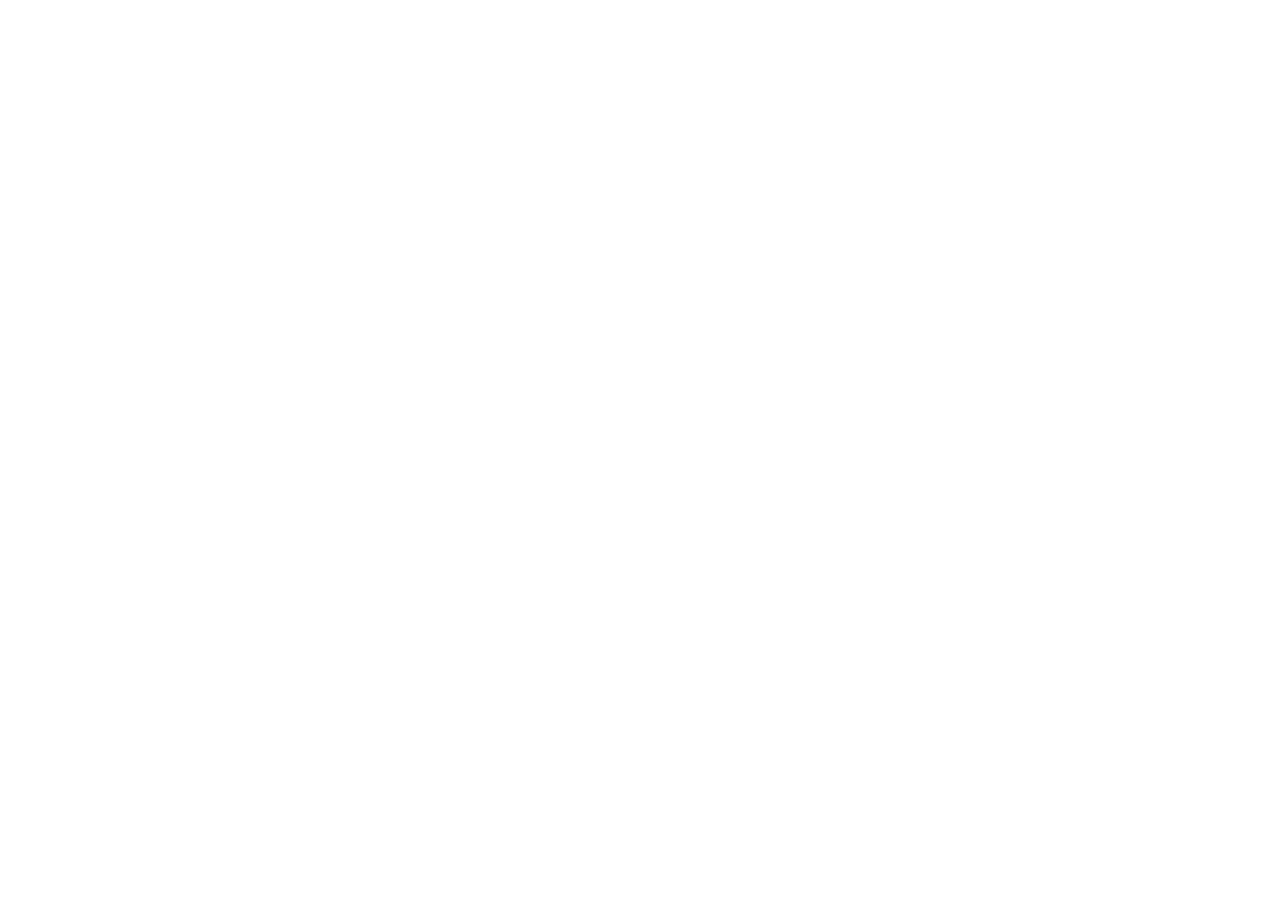
==== index.html @ 04f77abd "init project" ====
<!DOCTYPE html>
<html lang="en">
<head>
    <meta charset="UTF-8">
    <meta http-equiv="X-UA-Compatible" content="IE=edge">
    <meta name="viewport" content="width=device-width, initial-scale=1.0">
    <title>Document</title>
</head>
<body>
    
</body>
</html>
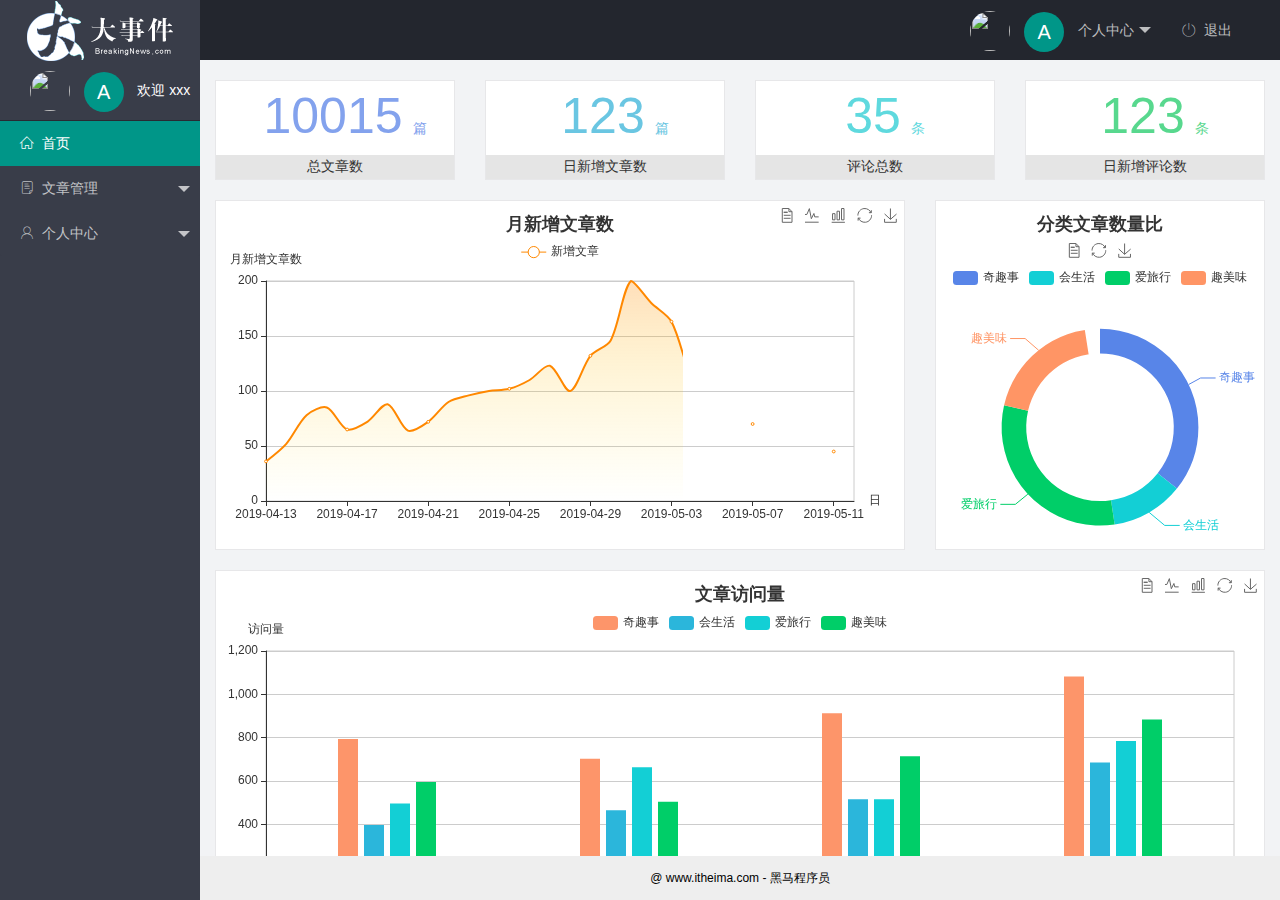
==== commit 224c765d: "完成了index页面" ====
--- a/index.html
+++ b/index.html
@@ -5,8 +5,84 @@
     <meta http-equiv="X-UA-Compatible" content="IE=edge">
     <meta name="viewport" content="width=device-width, initial-scale=1.0">
     <title>Document</title>
+    <link rel="stylesheet" href="/assets/fonts/iconfont.css"/>
+    <link rel="stylesheet" href="/assets/lib/layui/css/layui.css"/>
+    <link rel="stylesheet" href="/assets/css/index.css"/>
+
 </head>
 <body>
-    
+    <div class="layui-layout layui-layout-admin">
+        <div class="layui-header">
+          <div class="layui-logo layui-hide-xs layui-bg-black">
+              <img src="/assets/images/logo.png" alt=""/>
+          </div>
+         <ul class="layui-nav layui-layout-right">
+            <li class="layui-nav-item layui-hide layui-show-md-inline-block">
+              <a href="javascript:;">
+                <img src="//tva1.sinaimg.cn/crop.0.0.118.118.180/5db11ff4gw1e77d3nqrv8j203b03cweg.jpg" class="layui-nav-img">
+                <span class="text_avatar">A</span>
+                个人中心
+              </a>
+              <dl class="layui-nav-child">
+                <dd><a href="">基本资料</a></dd>
+                <dd><a href="">更换头像</a></dd>
+                <dd><a href="">密码设置</a></dd>
+              </dl>
+            </li>
+            <li class="layui-nav-item" lay-header-event="menuRight" lay-unselect>
+              <a href="javascript:;" id="tuichu">
+                <i class="layui-icon"><span class="iconfont icon-tuichu"></span>退出</i>
+              </a>
+            </li>
+          </ul>
+        </div>
+        
+        <div class="layui-side layui-bg-black">
+          <div class="layui-side-scroll">
+            <div class="userinfo">
+               <img src="//tva1.sinaimg.cn/crop.0.0.118.118.180/5db11ff4gw1e77d3nqrv8j203b03cweg.jpg" class="layui-nav-img">
+               <span class="text_avatar">A</span>
+               <span class="welcome">欢迎 xxx</span>
+            </div>
+            <!-- 左侧导航区域（可配合layui已有的垂直导航） -->
+            <ul class="layui-nav layui-nav-tree" lay-shrink="all">
+              <li class="layui-nav-item  layui-this"><a href="/home/dashboard.html" target="fm"><span class="iconfont icon-home"></span>首页</a></li>
+              <li class="layui-nav-item">
+                <a class="" href="javascript:;"><span class="iconfont icon-16"></span>文章管理</a>
+                <dl class="layui-nav-child">
+                  <dd><a href="javascript:;"><i class="layui-icon layui-icon-cols"></i>文章类别</a></dd>
+                  <dd><a href="javascript:;"><i class="layui-icon layui-icon-cols"></i>文章列表</a></dd>
+                  <dd><a href="javascript:;"><i class="layui-icon layui-icon-cols"></i>发布文章</a></dd>
+
+                </dl>
+              </li>
+              <li class="layui-nav-item">
+                <a href="javascript:;"><span class="iconfont icon-user"></span>个人中心</a>
+                <dl class="layui-nav-child">
+                  <dd><a href="javascript:;"><i class="layui-icon layui-icon-cols"></i>基本资料</a></dd>
+                  <dd><a href="javascript:;"><i class="layui-icon layui-icon-cols"></i>更换头像</a></dd>
+                  <dd><a href="javascript:;"><i class="layui-icon layui-icon-cols"></i>密码设置</a></dd>
+
+                </dl>
+              </li>
+            </ul>
+          </div>
+        </div>
+        
+        <div class="layui-body">
+          <!-- 内容主体区域 -->
+          <iframe name="fm"  src="/home/dashboard.html" frameborder="0" class="iframe"></iframe>
+        </div>
+        
+        <div class="layui-footer">
+          <!-- 底部固定区域 -->
+        @ www.itheima.com - 黑马程序员
+        </div>
+      </div>
+
+      <script src="/assets/lib/layui/layui.all.js"></script>
+      <script src="/assets/lib/jquery.js"></script>
+      <script src="/assets/js/baseAPI.js"></script>
+      <script src="/assets/js/index.js"></script>
 </body>
 </html>--- a/assets/fonts/iconfont.css
+++ b/assets/fonts/iconfont.css
@@ -0,0 +1,37 @@
+@font-face {font-family: "iconfont";
+  src: url('iconfont.eot?t=1576139966484'); /* IE9 */
+  src: url('iconfont.eot?t=1576139966484#iefix') format('embedded-opentype'), /* IE6-IE8 */
+  url('[data-uri]') format('woff2'),
+  url('iconfont.woff?t=1576139966484') format('woff'),
+  url('iconfont.ttf?t=1576139966484') format('truetype'), /* chrome, firefox, opera, Safari, Android, iOS 4.2+ */
+  url('iconfont.svg?t=1576139966484#iconfont') format('svg'); /* iOS 4.1- */
+}
+
+.iconfont {
+  font-family: "iconfont" !important;
+  font-size: 16px;
+  font-style: normal;
+  -webkit-font-smoothing: antialiased;
+  -moz-osx-font-smoothing: grayscale;
+}
+
+.icon-home:before {
+  content: "\e6a9";
+}
+
+.icon-user:before {
+  content: "\e614";
+}
+
+.icon-pinglun:before {
+  content: "\e616";
+}
+
+.icon-tuichu:before {
+  content: "\e865";
+}
+
+.icon-16:before {
+  content: "\e615";
+}
+
--- a/assets/lib/layui/css/layui.css
+++ b/assets/lib/layui/css/layui.css
@@ -0,0 +1,2 @@
+/** layui-v2.5.5 MIT License By https://www.layui.com */
+ .layui-inline,img{display:inline-block;vertical-align:middle}h1,h2,h3,h4,h5,h6{font-weight:400}.layui-edge,.layui-header,.layui-inline,.layui-main{position:relative}.layui-body,.layui-edge,.layui-elip{overflow:hidden}.layui-btn,.layui-edge,.layui-inline,img{vertical-align:middle}.layui-btn,.layui-disabled,.layui-icon,.layui-unselect{-moz-user-select:none;-webkit-user-select:none;-ms-user-select:none}.layui-elip,.layui-form-checkbox span,.layui-form-pane .layui-form-label{text-overflow:ellipsis;white-space:nowrap}.layui-breadcrumb,.layui-tree-btnGroup{visibility:hidden}blockquote,body,button,dd,div,dl,dt,form,h1,h2,h3,h4,h5,h6,input,li,ol,p,pre,td,textarea,th,ul{margin:0;padding:0;-webkit-tap-highlight-color:rgba(0,0,0,0)}a:active,a:hover{outline:0}img{border:none}li{list-style:none}table{border-collapse:collapse;border-spacing:0}h4,h5,h6{font-size:100%}button,input,optgroup,option,select,textarea{font-family:inherit;font-size:inherit;font-style:inherit;font-weight:inherit;outline:0}pre{white-space:pre-wrap;white-space:-moz-pre-wrap;white-space:-pre-wrap;white-space:-o-pre-wrap;word-wrap:break-word}body{line-height:24px;font:14px Helvetica Neue,Helvetica,PingFang SC,Tahoma,Arial,sans-serif}hr{height:1px;margin:10px 0;border:0;clear:both}a{color:#333;text-decoration:none}a:hover{color:#777}a cite{font-style:normal;*cursor:pointer}.layui-border-box,.layui-border-box *{box-sizing:border-box}.layui-box,.layui-box *{box-sizing:content-box}.layui-clear{clear:both;*zoom:1}.layui-clear:after{content:'\20';clear:both;*zoom:1;display:block;height:0}.layui-inline{*display:inline;*zoom:1}.layui-edge{display:inline-block;width:0;height:0;border-width:6px;border-style:dashed;border-color:transparent}.layui-edge-top{top:-4px;border-bottom-color:#999;border-bottom-style:solid}.layui-edge-right{border-left-color:#999;border-left-style:solid}.layui-edge-bottom{top:2px;border-top-color:#999;border-top-style:solid}.layui-edge-left{border-right-color:#999;border-right-style:solid}.layui-disabled,.layui-disabled:hover{color:#d2d2d2!important;cursor:not-allowed!important}.layui-circle{border-radius:100%}.layui-show{display:block!important}.layui-hide{display:none!important}@font-face{font-family:layui-icon;src:url(../font/iconfont.eot?v=250);src:url(../font/iconfont.eot?v=250#iefix) format('embedded-opentype'),url(../font/iconfont.woff2?v=250) format('woff2'),url(../font/iconfont.woff?v=250) format('woff'),url(../font/iconfont.ttf?v=250) format('truetype'),url(../font/iconfont.svg?v=250#layui-icon) format('svg')}.layui-icon{font-family:layui-icon!important;font-size:16px;font-style:normal;-webkit-font-smoothing:antialiased;-moz-osx-font-smoothing:grayscale}.layui-icon-reply-fill:before{content:"\e611"}.layui-icon-set-fill:before{content:"\e614"}.layui-icon-menu-fill:before{content:"\e60f"}.layui-icon-search:before{content:"\e615"}.layui-icon-share:before{content:"\e641"}.layui-icon-set-sm:before{content:"\e620"}.layui-icon-engine:before{content:"\e628"}.layui-icon-close:before{content:"\1006"}.layui-icon-close-fill:before{content:"\1007"}.layui-icon-chart-screen:before{content:"\e629"}.layui-icon-star:before{content:"\e600"}.layui-icon-circle-dot:before{content:"\e617"}.layui-icon-chat:before{content:"\e606"}.layui-icon-release:before{content:"\e609"}.layui-icon-list:before{content:"\e60a"}.layui-icon-chart:before{content:"\e62c"}.layui-icon-ok-circle:before{content:"\1005"}.layui-icon-layim-theme:before{content:"\e61b"}.layui-icon-table:before{content:"\e62d"}.layui-icon-right:before{content:"\e602"}.layui-icon-left:before{content:"\e603"}.layui-icon-cart-simple:before{content:"\e698"}.layui-icon-face-cry:before{content:"\e69c"}.layui-icon-face-smile:before{content:"\e6af"}.layui-icon-survey:before{content:"\e6b2"}.layui-icon-tree:before{content:"\e62e"}.layui-icon-upload-circle:before{content:"\e62f"}.layui-icon-add-circle:before{content:"\e61f"}.layui-icon-download-circle:before{content:"\e601"}.layui-icon-templeate-1:before{content:"\e630"}.layui-icon-util:before{content:"\e631"}.layui-icon-face-surprised:before{content:"\e664"}.layui-icon-edit:before{content:"\e642"}.layui-icon-speaker:before{content:"\e645"}.layui-icon-down:before{content:"\e61a"}.layui-icon-file:before{content:"\e621"}.layui-icon-layouts:before{content:"\e632"}.layui-icon-rate-half:before{content:"\e6c9"}.layui-icon-add-circle-fine:before{content:"\e608"}.layui-icon-prev-circle:before{content:"\e633"}.layui-icon-read:before{content:"\e705"}.layui-icon-404:before{content:"\e61c"}.layui-icon-carousel:before{content:"\e634"}.layui-icon-help:before{content:"\e607"}.layui-icon-code-circle:before{content:"\e635"}.layui-icon-water:before{content:"\e636"}.layui-icon-username:before{content:"\e66f"}.layui-icon-find-fill:before{content:"\e670"}.layui-icon-about:before{content:"\e60b"}.layui-icon-location:before{content:"\e715"}.layui-icon-up:before{content:"\e619"}.layui-icon-pause:before{content:"\e651"}.layui-icon-date:before{content:"\e637"}.layui-icon-layim-uploadfile:before{content:"\e61d"}.layui-icon-delete:before{content:"\e640"}.layui-icon-play:before{content:"\e652"}.layui-icon-top:before{content:"\e604"}.layui-icon-friends:before{content:"\e612"}.layui-icon-refresh-3:before{content:"\e9aa"}.layui-icon-ok:before{content:"\e605"}.layui-icon-layer:before{content:"\e638"}.layui-icon-face-smile-fine:before{content:"\e60c"}.layui-icon-dollar:before{content:"\e659"}.layui-icon-group:before{content:"\e613"}.layui-icon-layim-download:before{content:"\e61e"}.layui-icon-picture-fine:before{content:"\e60d"}.layui-icon-link:before{content:"\e64c"}.layui-icon-diamond:before{content:"\e735"}.layui-icon-log:before{content:"\e60e"}.layui-icon-rate-solid:before{content:"\e67a"}.layui-icon-fonts-del:before{content:"\e64f"}.layui-icon-unlink:before{content:"\e64d"}.layui-icon-fonts-clear:before{content:"\e639"}.layui-icon-triangle-r:before{content:"\e623"}.layui-icon-circle:before{content:"\e63f"}.layui-icon-radio:before{content:"\e643"}.layui-icon-align-center:before{content:"\e647"}.layui-icon-align-right:before{content:"\e648"}.layui-icon-align-left:before{content:"\e649"}.layui-icon-loading-1:before{content:"\e63e"}.layui-icon-return:before{content:"\e65c"}.layui-icon-fonts-strong:before{content:"\e62b"}.layui-icon-upload:before{content:"\e67c"}.layui-icon-dialogue:before{content:"\e63a"}.layui-icon-video:before{content:"\e6ed"}.layui-icon-headset:before{content:"\e6fc"}.layui-icon-cellphone-fine:before{content:"\e63b"}.layui-icon-add-1:before{content:"\e654"}.layui-icon-face-smile-b:before{content:"\e650"}.layui-icon-fonts-html:before{content:"\e64b"}.layui-icon-form:before{content:"\e63c"}.layui-icon-cart:before{content:"\e657"}.layui-icon-camera-fill:before{content:"\e65d"}.layui-icon-tabs:before{content:"\e62a"}.layui-icon-fonts-code:before{content:"\e64e"}.layui-icon-fire:before{content:"\e756"}.layui-icon-set:before{content:"\e716"}.layui-icon-fonts-u:before{content:"\e646"}.layui-icon-triangle-d:before{content:"\e625"}.layui-icon-tips:before{content:"\e702"}.layui-icon-picture:before{content:"\e64a"}.layui-icon-more-vertical:before{content:"\e671"}.layui-icon-flag:before{content:"\e66c"}.layui-icon-loading:before{content:"\e63d"}.layui-icon-fonts-i:before{content:"\e644"}.layui-icon-refresh-1:before{content:"\e666"}.layui-icon-rmb:before{content:"\e65e"}.layui-icon-home:before{content:"\e68e"}.layui-icon-user:before{content:"\e770"}.layui-icon-notice:before{content:"\e667"}.layui-icon-login-weibo:before{content:"\e675"}.layui-icon-voice:before{content:"\e688"}.layui-icon-upload-drag:before{content:"\e681"}.layui-icon-login-qq:before{content:"\e676"}.layui-icon-snowflake:before{content:"\e6b1"}.layui-icon-file-b:before{content:"\e655"}.layui-icon-template:before{content:"\e663"}.layui-icon-auz:before{content:"\e672"}.layui-icon-console:before{content:"\e665"}.layui-icon-app:before{content:"\e653"}.layui-icon-prev:before{content:"\e65a"}.layui-icon-website:before{content:"\e7ae"}.layui-icon-next:before{content:"\e65b"}.layui-icon-component:before{content:"\e857"}.layui-icon-more:before{content:"\e65f"}.layui-icon-login-wechat:before{content:"\e677"}.layui-icon-shrink-right:before{content:"\e668"}.layui-icon-spread-left:before{content:"\e66b"}.layui-icon-camera:before{content:"\e660"}.layui-icon-note:before{content:"\e66e"}.layui-icon-refresh:before{content:"\e669"}.layui-icon-female:before{content:"\e661"}.layui-icon-male:before{content:"\e662"}.layui-icon-password:before{content:"\e673"}.layui-icon-senior:before{content:"\e674"}.layui-icon-theme:before{content:"\e66a"}.layui-icon-tread:before{content:"\e6c5"}.layui-icon-praise:before{content:"\e6c6"}.layui-icon-star-fill:before{content:"\e658"}.layui-icon-rate:before{content:"\e67b"}.layui-icon-template-1:before{content:"\e656"}.layui-icon-vercode:before{content:"\e679"}.layui-icon-cellphone:before{content:"\e678"}.layui-icon-screen-full:before{content:"\e622"}.layui-icon-screen-restore:before{content:"\e758"}.layui-icon-cols:before{content:"\e610"}.layui-icon-export:before{content:"\e67d"}.layui-icon-print:before{content:"\e66d"}.layui-icon-slider:before{content:"\e714"}.layui-icon-addition:before{content:"\e624"}.layui-icon-subtraction:before{content:"\e67e"}.layui-icon-service:before{content:"\e626"}.layui-icon-transfer:before{content:"\e691"}.layui-main{width:1140px;margin:0 auto}.layui-header{z-index:1000;height:60px}.layui-header a:hover{transition:all .5s;-webkit-transition:all .5s}.layui-side{position:fixed;left:0;top:0;bottom:0;z-index:999;width:200px;overflow-x:hidden}.layui-side-scroll{position:relative;width:220px;height:100%;overflow-x:hidden}.layui-body{position:absolute;left:200px;right:0;top:0;bottom:0;z-index:998;width:auto;overflow-y:auto;box-sizing:border-box}.layui-layout-body{overflow:hidden}.layui-layout-admin .layui-header{background-color:#23262E}.layui-layout-admin .layui-side{top:60px;width:200px;overflow-x:hidden}.layui-layout-admin .layui-body{position:fixed;top:60px;bottom:44px}.layui-layout-admin .layui-main{width:auto;margin:0 15px}.layui-layout-admin .layui-footer{position:fixed;left:200px;right:0;bottom:0;height:44px;line-height:44px;padding:0 15px;background-color:#eee}.layui-layout-admin .layui-logo{position:absolute;left:0;top:0;width:200px;height:100%;line-height:60px;text-align:center;color:#009688;font-size:16px}.layui-layout-admin .layui-header .layui-nav{background:0 0}.layui-layout-left{position:absolute!important;left:200px;top:0}.layui-layout-right{position:absolute!important;right:0;top:0}.layui-container{position:relative;margin:0 auto;padding:0 15px;box-sizing:border-box}.layui-fluid{position:relative;margin:0 auto;padding:0 15px}.layui-row:after,.layui-row:before{content:'';display:block;clear:both}.layui-col-lg1,.layui-col-lg10,.layui-col-lg11,.layui-col-lg12,.layui-col-lg2,.layui-col-lg3,.layui-col-lg4,.layui-col-lg5,.layui-col-lg6,.layui-col-lg7,.layui-col-lg8,.layui-col-lg9,.layui-col-md1,.layui-col-md10,.layui-col-md11,.layui-col-md12,.layui-col-md2,.layui-col-md3,.layui-col-md4,.layui-col-md5,.layui-col-md6,.layui-col-md7,.layui-col-md8,.layui-col-md9,.layui-col-sm1,.layui-col-sm10,.layui-col-sm11,.layui-col-sm12,.layui-col-sm2,.layui-col-sm3,.layui-col-sm4,.layui-col-sm5,.layui-col-sm6,.layui-col-sm7,.layui-col-sm8,.layui-col-sm9,.layui-col-xs1,.layui-col-xs10,.layui-col-xs11,.layui-col-xs12,.layui-col-xs2,.layui-col-xs3,.layui-col-xs4,.layui-col-xs5,.layui-col-xs6,.layui-col-xs7,.layui-col-xs8,.layui-col-xs9{position:relative;display:block;box-sizing:border-box}.layui-col-xs1,.layui-col-xs10,.layui-col-xs11,.layui-col-xs12,.layui-col-xs2,.layui-col-xs3,.layui-col-xs4,.layui-col-xs5,.layui-col-xs6,.layui-col-xs7,.layui-col-xs8,.layui-col-xs9{float:left}.layui-col-xs1{width:8.33333333%}.layui-col-xs2{width:16.66666667%}.layui-col-xs3{width:25%}.layui-col-xs4{width:33.33333333%}.layui-col-xs5{width:41.66666667%}.layui-col-xs6{width:50%}.layui-col-xs7{width:58.33333333%}.layui-col-xs8{width:66.66666667%}.layui-col-xs9{width:75%}.layui-col-xs10{width:83.33333333%}.layui-col-xs11{width:91.66666667%}.layui-col-xs12{width:100%}.layui-col-xs-offset1{margin-left:8.33333333%}.layui-col-xs-offset2{margin-left:16.66666667%}.layui-col-xs-offset3{margin-left:25%}.layui-col-xs-offset4{margin-left:33.33333333%}.layui-col-xs-offset5{margin-left:41.66666667%}.layui-col-xs-offset6{margin-left:50%}.layui-col-xs-offset7{margin-left:58.33333333%}.layui-col-xs-offset8{margin-left:66.66666667%}.layui-col-xs-offset9{margin-left:75%}.layui-col-xs-offset10{margin-left:83.33333333%}.layui-col-xs-offset11{margin-left:91.66666667%}.layui-col-xs-offset12{margin-left:100%}@media screen and (max-width:768px){.layui-hide-xs{display:none!important}.layui-show-xs-block{display:block!important}.layui-show-xs-inline{display:inline!important}.layui-show-xs-inline-block{display:inline-block!important}}@media screen and (min-width:768px){.layui-container{width:750px}.layui-hide-sm{display:none!important}.layui-show-sm-block{display:block!important}.layui-show-sm-inline{display:inline!important}.layui-show-sm-inline-block{display:inline-block!important}.layui-col-sm1,.layui-col-sm10,.layui-col-sm11,.layui-col-sm12,.layui-col-sm2,.layui-col-sm3,.layui-col-sm4,.layui-col-sm5,.layui-col-sm6,.layui-col-sm7,.layui-col-sm8,.layui-col-sm9{float:left}.layui-col-sm1{width:8.33333333%}.layui-col-sm2{width:16.66666667%}.layui-col-sm3{width:25%}.layui-col-sm4{width:33.33333333%}.layui-col-sm5{width:41.66666667%}.layui-col-sm6{width:50%}.layui-col-sm7{width:58.33333333%}.layui-col-sm8{width:66.66666667%}.layui-col-sm9{width:75%}.layui-col-sm10{width:83.33333333%}.layui-col-sm11{width:91.66666667%}.layui-col-sm12{width:100%}.layui-col-sm-offset1{margin-left:8.33333333%}.layui-col-sm-offset2{margin-left:16.66666667%}.layui-col-sm-offset3{margin-left:25%}.layui-col-sm-offset4{margin-left:33.33333333%}.layui-col-sm-offset5{margin-left:41.66666667%}.layui-col-sm-offset6{margin-left:50%}.layui-col-sm-offset7{margin-left:58.33333333%}.layui-col-sm-offset8{margin-left:66.66666667%}.layui-col-sm-offset9{margin-left:75%}.layui-col-sm-offset10{margin-left:83.33333333%}.layui-col-sm-offset11{margin-left:91.66666667%}.layui-col-sm-offset12{margin-left:100%}}@media screen and (min-width:992px){.layui-container{width:970px}.layui-hide-md{display:none!important}.layui-show-md-block{display:block!important}.layui-show-md-inline{display:inline!important}.layui-show-md-inline-block{display:inline-block!important}.layui-col-md1,.layui-col-md10,.layui-col-md11,.layui-col-md12,.layui-col-md2,.layui-col-md3,.layui-col-md4,.layui-col-md5,.layui-col-md6,.layui-col-md7,.layui-col-md8,.layui-col-md9{float:left}.layui-col-md1{width:8.33333333%}.layui-col-md2{width:16.66666667%}.layui-col-md3{width:25%}.layui-col-md4{width:33.33333333%}.layui-col-md5{width:41.66666667%}.layui-col-md6{width:50%}.layui-col-md7{width:58.33333333%}.layui-col-md8{width:66.66666667%}.layui-col-md9{width:75%}.layui-col-md10{width:83.33333333%}.layui-col-md11{width:91.66666667%}.layui-col-md12{width:100%}.layui-col-md-offset1{margin-left:8.33333333%}.layui-col-md-offset2{margin-left:16.66666667%}.layui-col-md-offset3{margin-left:25%}.layui-col-md-offset4{margin-left:33.33333333%}.layui-col-md-offset5{margin-left:41.66666667%}.layui-col-md-offset6{margin-left:50%}.layui-col-md-offset7{margin-left:58.33333333%}.layui-col-md-offset8{margin-left:66.66666667%}.layui-col-md-offset9{margin-left:75%}.layui-col-md-offset10{margin-left:83.33333333%}.layui-col-md-offset11{margin-left:91.66666667%}.layui-col-md-offset12{margin-left:100%}}@media screen and (min-width:1200px){.layui-container{width:1170px}.layui-hide-lg{display:none!important}.layui-show-lg-block{display:block!important}.layui-show-lg-inline{display:inline!important}.layui-show-lg-inline-block{display:inline-block!important}.layui-col-lg1,.layui-col-lg10,.layui-col-lg11,.layui-col-lg12,.layui-col-lg2,.layui-col-lg3,.layui-col-lg4,.layui-col-lg5,.layui-col-lg6,.layui-col-lg7,.layui-col-lg8,.layui-col-lg9{float:left}.layui-col-lg1{width:8.33333333%}.layui-col-lg2{width:16.66666667%}.layui-col-lg3{width:25%}.layui-col-lg4{width:33.33333333%}.layui-col-lg5{width:41.66666667%}.layui-col-lg6{width:50%}.layui-col-lg7{width:58.33333333%}.layui-col-lg8{width:66.66666667%}.layui-col-lg9{width:75%}.layui-col-lg10{width:83.33333333%}.layui-col-lg11{width:91.66666667%}.layui-col-lg12{width:100%}.layui-col-lg-offset1{margin-left:8.33333333%}.layui-col-lg-offset2{margin-left:16.66666667%}.layui-col-lg-offset3{margin-left:25%}.layui-col-lg-offset4{margin-left:33.33333333%}.layui-col-lg-offset5{margin-left:41.66666667%}.layui-col-lg-offset6{margin-left:50%}.layui-col-lg-offset7{margin-left:58.33333333%}.layui-col-lg-offset8{margin-left:66.66666667%}.layui-col-lg-offset9{margin-left:75%}.layui-col-lg-offset10{margin-left:83.33333333%}.layui-col-lg-offset11{margin-left:91.66666667%}.layui-col-lg-offset12{margin-left:100%}}.layui-col-space1{margin:-.5px}.layui-col-space1>*{padding:.5px}.layui-col-space3{margin:-1.5px}.layui-col-space3>*{padding:1.5px}.layui-col-space5{margin:-2.5px}.layui-col-space5>*{padding:2.5px}.layui-col-space8{margin:-3.5px}.layui-col-space8>*{padding:3.5px}.layui-col-space10{margin:-5px}.layui-col-space10>*{padding:5px}.layui-col-space12{margin:-6px}.layui-col-space12>*{padding:6px}.layui-col-space15{margin:-7.5px}.layui-col-space15>*{padding:7.5px}.layui-col-space18{margin:-9px}.layui-col-space18>*{padding:9px}.layui-col-space20{margin:-10px}.layui-col-space20>*{padding:10px}.layui-col-space22{margin:-11px}.layui-col-space22>*{padding:11px}.layui-col-space25{margin:-12.5px}.layui-col-space25>*{padding:12.5px}.layui-col-space30{margin:-15px}.layui-col-space30>*{padding:15px}.layui-btn,.layui-input,.layui-select,.layui-textarea,.layui-upload-button{outline:0;-webkit-appearance:none;transition:all .3s;-webkit-transition:all .3s;box-sizing:border-box}.layui-elem-quote{margin-bottom:10px;padding:15px;line-height:22px;border-left:5px solid #009688;border-radius:0 2px 2px 0;background-color:#f2f2f2}.layui-quote-nm{border-style:solid;border-width:1px 1px 1px 5px;background:0 0}.layui-elem-field{margin-bottom:10px;padding:0;border-width:1px;border-style:solid}.layui-elem-field legend{margin-left:20px;padding:0 10px;font-size:20px;font-weight:300}.layui-field-title{margin:10px 0 20px;border-width:1px 0 0}.layui-field-box{padding:10px 15px}.layui-field-title .layui-field-box{padding:10px 0}.layui-progress{position:relative;height:6px;border-radius:20px;background-color:#e2e2e2}.layui-progress-bar{position:absolute;left:0;top:0;width:0;max-width:100%;height:6px;border-radius:20px;text-align:right;background-color:#5FB878;transition:all .3s;-webkit-transition:all .3s}.layui-progress-big,.layui-progress-big .layui-progress-bar{height:18px;line-height:18px}.layui-progress-text{position:relative;top:-20px;line-height:18px;font-size:12px;color:#666}.layui-progress-big .layui-progress-text{position:static;padding:0 10px;color:#fff}.layui-collapse{border-width:1px;border-style:solid;border-radius:2px}.layui-colla-content,.layui-colla-item{border-top-width:1px;border-top-style:solid}.layui-colla-item:first-child{border-top:none}.layui-colla-title{position:relative;height:42px;line-height:42px;padding:0 15px 0 35px;color:#333;background-color:#f2f2f2;cursor:pointer;font-size:14px;overflow:hidden}.layui-colla-content{display:none;padding:10px 15px;line-height:22px;color:#666}.layui-colla-icon{position:absolute;left:15px;top:0;font-size:14px}.layui-card{margin-bottom:15px;border-radius:2px;background-color:#fff;box-shadow:0 1px 2px 0 rgba(0,0,0,.05)}.layui-card:last-child{margin-bottom:0}.layui-card-header{position:relative;height:42px;line-height:42px;padding:0 15px;border-bottom:1px solid #f6f6f6;color:#333;border-radius:2px 2px 0 0;font-size:14px}.layui-bg-black,.layui-bg-blue,.layui-bg-cyan,.layui-bg-green,.layui-bg-orange,.layui-bg-red{color:#fff!important}.layui-card-body{position:relative;padding:10px 15px;line-height:24px}.layui-card-body[pad15]{padding:15px}.layui-card-body[pad20]{padding:20px}.layui-card-body .layui-table{margin:5px 0}.layui-card .layui-tab{margin:0}.layui-panel-window{position:relative;padding:15px;border-radius:0;border-top:5px solid #E6E6E6;background-color:#fff}.layui-auxiliar-moving{position:fixed;left:0;right:0;top:0;bottom:0;width:100%;height:100%;background:0 0;z-index:9999999999}.layui-form-label,.layui-form-mid,.layui-form-select,.layui-input-block,.layui-input-inline,.layui-textarea{position:relative}.layui-bg-red{background-color:#FF5722!important}.layui-bg-orange{background-color:#FFB800!important}.layui-bg-green{background-color:#009688!important}.layui-bg-cyan{background-color:#2F4056!important}.layui-bg-blue{background-color:#1E9FFF!important}.layui-bg-black{background-color:#393D49!important}.layui-bg-gray{background-color:#eee!important;color:#666!important}.layui-badge-rim,.layui-colla-content,.layui-colla-item,.layui-collapse,.layui-elem-field,.layui-form-pane .layui-form-item[pane],.layui-form-pane .layui-form-label,.layui-input,.layui-layedit,.layui-layedit-tool,.layui-quote-nm,.layui-select,.layui-tab-bar,.layui-tab-card,.layui-tab-title,.layui-tab-title .layui-this:after,.layui-textarea{border-color:#e6e6e6}.layui-timeline-item:before,hr{background-color:#e6e6e6}.layui-text{line-height:22px;font-size:14px;color:#666}.layui-text h1,.layui-text h2,.layui-text h3{font-weight:500;color:#333}.layui-text h1{font-size:30px}.layui-text h2{font-size:24px}.layui-text h3{font-size:18px}.layui-text a:not(.layui-btn){color:#01AAED}.layui-text a:not(.layui-btn):hover{text-decoration:underline}.layui-text ul{padding:5px 0 5px 15px}.layui-text ul li{margin-top:5px;list-style-type:disc}.layui-text em,.layui-word-aux{color:#999!important;padding:0 5px!important}.layui-btn{display:inline-block;height:38px;line-height:38px;padding:0 18px;background-color:#009688;color:#fff;white-space:nowrap;text-align:center;font-size:14px;border:none;border-radius:2px;cursor:pointer}.layui-btn:hover{opacity:.8;filter:alpha(opacity=80);color:#fff}.layui-btn:active{opacity:1;filter:alpha(opacity=100)}.layui-btn+.layui-btn{margin-left:10px}.layui-btn-container{font-size:0}.layui-btn-container .layui-btn{margin-right:10px;margin-bottom:10px}.layui-btn-container .layui-btn+.layui-btn{margin-left:0}.layui-table .layui-btn-container .layui-btn{margin-bottom:9px}.layui-btn-radius{border-radius:100px}.layui-btn .layui-icon{margin-right:3px;font-size:18px;vertical-align:bottom;vertical-align:middle\9}.layui-btn-primary{border:1px solid #C9C9C9;background-color:#fff;color:#555}.layui-btn-primary:hover{border-color:#009688;color:#333}.layui-btn-normal{background-color:#1E9FFF}.layui-btn-warm{background-color:#FFB800}.layui-btn-danger{background-color:#FF5722}.layui-btn-checked{background-color:#5FB878}.layui-btn-disabled,.layui-btn-disabled:active,.layui-btn-disabled:hover{border:1px solid #e6e6e6;background-color:#FBFBFB;color:#C9C9C9;cursor:not-allowed;opacity:1}.layui-btn-lg{height:44px;line-height:44px;padding:0 25px;font-size:16px}.layui-btn-sm{height:30px;line-height:30px;padding:0 10px;font-size:12px}.layui-btn-sm i{font-size:16px!important}.layui-btn-xs{height:22px;line-height:22px;padding:0 5px;font-size:12px}.layui-btn-xs i{font-size:14px!important}.layui-btn-group{display:inline-block;vertical-align:middle;font-size:0}.layui-btn-group .layui-btn{margin-left:0!important;margin-right:0!important;border-left:1px solid rgba(255,255,255,.5);border-radius:0}.layui-btn-group .layui-btn-primary{border-left:none}.layui-btn-group .layui-btn-primary:hover{border-color:#C9C9C9;color:#009688}.layui-btn-group .layui-btn:first-child{border-left:none;border-radius:2px 0 0 2px}.layui-btn-group .layui-btn-primary:first-child{border-left:1px solid #c9c9c9}.layui-btn-group .layui-btn:last-child{border-radius:0 2px 2px 0}.layui-btn-group .layui-btn+.layui-btn{margin-left:0}.layui-btn-group+.layui-btn-group{margin-left:10px}.layui-btn-fluid{width:100%}.layui-input,.layui-select,.layui-textarea{height:38px;line-height:1.3;line-height:38px\9;border-width:1px;border-style:solid;background-color:#fff;border-radius:2px}.layui-input::-webkit-input-placeholder,.layui-select::-webkit-input-placeholder,.layui-textarea::-webkit-input-placeholder{line-height:1.3}.layui-input,.layui-textarea{display:block;width:100%;padding-left:10px}.layui-input:hover,.layui-textarea:hover{border-color:#D2D2D2!important}.layui-input:focus,.layui-textarea:focus{border-color:#C9C9C9!important}.layui-textarea{min-height:100px;height:auto;line-height:20px;padding:6px 10px;resize:vertical}.layui-select{padding:0 10px}.layui-form input[type=checkbox],.layui-form input[type=radio],.layui-form select{display:none}.layui-form [lay-ignore]{display:initial}.layui-form-item{margin-bottom:15px;clear:both;*zoom:1}.layui-form-item:after{content:'\20';clear:both;*zoom:1;display:block;height:0}.layui-form-label{float:left;display:block;padding:9px 15px;width:80px;font-weight:400;line-height:20px;text-align:right}.layui-form-label-col{display:block;float:none;padding:9px 0;line-height:20px;text-align:left}.layui-form-item .layui-inline{margin-bottom:5px;margin-right:10px}.layui-input-block{margin-left:110px;min-height:36px}.layui-input-inline{display:inline-block;vertical-align:middle}.layui-form-item .layui-input-inline{float:left;width:190px;margin-right:10px}.layui-form-text .layui-input-inline{width:auto}.layui-form-mid{float:left;display:block;padding:9px 0!important;line-height:20px;margin-right:10px}.layui-form-danger+.layui-form-select .layui-input,.layui-form-danger:focus{border-color:#FF5722!important}.layui-form-select .layui-input{padding-right:30px;cursor:pointer}.layui-form-select .layui-edge{position:absolute;right:10px;top:50%;margin-top:-3px;cursor:pointer;border-width:6px;border-top-color:#c2c2c2;border-top-style:solid;transition:all .3s;-webkit-transition:all .3s}.layui-form-select dl{display:none;position:absolute;left:0;top:42px;padding:5px 0;z-index:899;min-width:100%;border:1px solid #d2d2d2;max-height:300px;overflow-y:auto;background-color:#fff;border-radius:2px;box-shadow:0 2px 4px rgba(0,0,0,.12);box-sizing:border-box}.layui-form-select dl dd,.layui-form-select dl dt{padding:0 10px;line-height:36px;white-space:nowrap;overflow:hidden;text-overflow:ellipsis}.layui-form-select dl dt{font-size:12px;color:#999}.layui-form-select dl dd{cursor:pointer}.layui-form-select dl dd:hover{background-color:#f2f2f2;-webkit-transition:.5s all;transition:.5s all}.layui-form-select .layui-select-group dd{padding-left:20px}.layui-form-select dl dd.layui-select-tips{padding-left:10px!important;color:#999}.layui-form-select dl dd.layui-this{background-color:#5FB878;color:#fff}.layui-form-checkbox,.layui-form-select dl dd.layui-disabled{background-color:#fff}.layui-form-selected dl{display:block}.layui-form-checkbox,.layui-form-checkbox *,.layui-form-switch{display:inline-block;vertical-align:middle}.layui-form-selected .layui-edge{margin-top:-9px;-webkit-transform:rotate(180deg);transform:rotate(180deg);margin-top:-3px\9}:root .layui-form-selected .layui-edge{margin-top:-9px\0/IE9}.layui-form-selectup dl{top:auto;bottom:42px}.layui-select-none{margin:5px 0;text-align:center;color:#999}.layui-select-disabled .layui-disabled{border-color:#eee!important}.layui-select-disabled .layui-edge{border-top-color:#d2d2d2}.layui-form-checkbox{position:relative;height:30px;line-height:30px;margin-right:10px;padding-right:30px;cursor:pointer;font-size:0;-webkit-transition:.1s linear;transition:.1s linear;box-sizing:border-box}.layui-form-checkbox span{padding:0 10px;height:100%;font-size:14px;border-radius:2px 0 0 2px;background-color:#d2d2d2;color:#fff;overflow:hidden}.layui-form-checkbox:hover span{background-color:#c2c2c2}.layui-form-checkbox i{position:absolute;right:0;top:0;width:30px;height:28px;border:1px solid #d2d2d2;border-left:none;border-radius:0 2px 2px 0;color:#fff;font-size:20px;text-align:center}.layui-form-checkbox:hover i{border-color:#c2c2c2;color:#c2c2c2}.layui-form-checked,.layui-form-checked:hover{border-color:#5FB878}.layui-form-checked span,.layui-form-checked:hover span{background-color:#5FB878}.layui-form-checked i,.layui-form-checked:hover i{color:#5FB878}.layui-form-item .layui-form-checkbox{margin-top:4px}.layui-form-checkbox[lay-skin=primary]{height:auto!important;line-height:normal!important;min-width:18px;min-height:18px;border:none!important;margin-right:0;padding-left:28px;padding-right:0;background:0 0}.layui-form-checkbox[lay-skin=primary] span{padding-left:0;padding-right:15px;line-height:18px;background:0 0;color:#666}.layui-form-checkbox[lay-skin=primary] i{right:auto;left:0;width:16px;height:16px;line-height:16px;border:1px solid #d2d2d2;font-size:12px;border-radius:2px;background-color:#fff;-webkit-transition:.1s linear;transition:.1s linear}.layui-form-checkbox[lay-skin=primary]:hover i{border-color:#5FB878;color:#fff}.layui-form-checked[lay-skin=primary] i{border-color:#5FB878!important;background-color:#5FB878;color:#fff}.layui-checkbox-disbaled[lay-skin=primary] span{background:0 0!important;color:#c2c2c2}.layui-checkbox-disbaled[lay-skin=primary]:hover i{border-color:#d2d2d2}.layui-form-item .layui-form-checkbox[lay-skin=primary]{margin-top:10px}.layui-form-switch{position:relative;height:22px;line-height:22px;min-width:35px;padding:0 5px;margin-top:8px;border:1px solid #d2d2d2;border-radius:20px;cursor:pointer;background-color:#fff;-webkit-transition:.1s linear;transition:.1s linear}.layui-form-switch i{position:absolute;left:5px;top:3px;width:16px;height:16px;border-radius:20px;background-color:#d2d2d2;-webkit-transition:.1s linear;transition:.1s linear}.layui-form-switch em{position:relative;top:0;width:25px;margin-left:21px;padding:0!important;text-align:center!important;color:#999!important;font-style:normal!important;font-size:12px}.layui-form-onswitch{border-color:#5FB878;background-color:#5FB878}.layui-checkbox-disbaled,.layui-checkbox-disbaled i{border-color:#e2e2e2!important}.layui-form-onswitch i{left:100%;margin-left:-21px;background-color:#fff}.layui-form-onswitch em{margin-left:5px;margin-right:21px;color:#fff!important}.layui-checkbox-disbaled span{background-color:#e2e2e2!important}.layui-checkbox-disbaled:hover i{color:#fff!important}[lay-radio]{display:none}.layui-form-radio,.layui-form-radio *{display:inline-block;vertical-align:middle}.layui-form-radio{line-height:28px;margin:6px 10px 0 0;padding-right:10px;cursor:pointer;font-size:0}.layui-form-radio *{font-size:14px}.layui-form-radio>i{margin-right:8px;font-size:22px;color:#c2c2c2}.layui-form-radio>i:hover,.layui-form-radioed>i{color:#5FB878}.layui-radio-disbaled>i{color:#e2e2e2!important}.layui-form-pane .layui-form-label{width:110px;padding:8px 15px;height:38px;line-height:20px;border-width:1px;border-style:solid;border-radius:2px 0 0 2px;text-align:center;background-color:#FBFBFB;overflow:hidden;box-sizing:border-box}.layui-form-pane .layui-input-inline{margin-left:-1px}.layui-form-pane .layui-input-block{margin-left:110px;left:-1px}.layui-form-pane .layui-input{border-radius:0 2px 2px 0}.layui-form-pane .layui-form-text .layui-form-label{float:none;width:100%;border-radius:2px;box-sizing:border-box;text-align:left}.layui-form-pane .layui-form-text .layui-input-inline{display:block;margin:0;top:-1px;clear:both}.layui-form-pane .layui-form-text .layui-input-block{margin:0;left:0;top:-1px}.layui-form-pane .layui-form-text .layui-textarea{min-height:100px;border-radius:0 0 2px 2px}.layui-form-pane .layui-form-checkbox{margin:4px 0 4px 10px}.layui-form-pane .layui-form-radio,.layui-form-pane .layui-form-switch{margin-top:6px;margin-left:10px}.layui-form-pane .layui-form-item[pane]{position:relative;border-width:1px;border-style:solid}.layui-form-pane .layui-form-item[pane] .layui-form-label{position:absolute;left:0;top:0;height:100%;border-width:0 1px 0 0}.layui-form-pane .layui-form-item[pane] .layui-input-inline{margin-left:110px}@media screen and (max-width:450px){.layui-form-item .layui-form-label{text-overflow:ellipsis;overflow:hidden;white-space:nowrap}.layui-form-item .layui-inline{display:block;margin-right:0;margin-bottom:20px;clear:both}.layui-form-item .layui-inline:after{content:'\20';clear:both;display:block;height:0}.layui-form-item .layui-input-inline{display:block;float:none;left:-3px;width:auto;margin:0 0 10px 112px}.layui-form-item .layui-input-inline+.layui-form-mid{margin-left:110px;top:-5px;padding:0}.layui-form-item .layui-form-checkbox{margin-right:5px;margin-bottom:5px}}.layui-layedit{border-width:1px;border-style:solid;border-radius:2px}.layui-layedit-tool{padding:3px 5px;border-bottom-width:1px;border-bottom-style:solid;font-size:0}.layedit-tool-fixed{position:fixed;top:0;border-top:1px solid #e2e2e2}.layui-layedit-tool .layedit-tool-mid,.layui-layedit-tool .layui-icon{display:inline-block;vertical-align:middle;text-align:center;font-size:14px}.layui-layedit-tool .layui-icon{position:relative;width:32px;height:30px;line-height:30px;margin:3px 5px;color:#777;cursor:pointer;border-radius:2px}.layui-layedit-tool .layui-icon:hover{color:#393D49}.layui-layedit-tool .layui-icon:active{color:#000}.layui-layedit-tool .layedit-tool-active{background-color:#e2e2e2;color:#000}.layui-layedit-tool .layui-disabled,.layui-layedit-tool .layui-disabled:hover{color:#d2d2d2;cursor:not-allowed}.layui-layedit-tool .layedit-tool-mid{width:1px;height:18px;margin:0 10px;background-color:#d2d2d2}.layedit-tool-html{width:50px!important;font-size:30px!important}.layedit-tool-b,.layedit-tool-code,.layedit-tool-help{font-size:16px!important}.layedit-tool-d,.layedit-tool-face,.layedit-tool-image,.layedit-tool-unlink{font-size:18px!important}.layedit-tool-image input{position:absolute;font-size:0;left:0;top:0;width:100%;height:100%;opacity:.01;filter:Alpha(opacity=1);cursor:pointer}.layui-layedit-iframe iframe{display:block;width:100%}#LAY_layedit_code{overflow:hidden}.layui-laypage{display:inline-block;*display:inline;*zoom:1;vertical-align:middle;margin:10px 0;font-size:0}.layui-laypage>a:first-child,.layui-laypage>a:first-child em{border-radius:2px 0 0 2px}.layui-laypage>a:last-child,.layui-laypage>a:last-child em{border-radius:0 2px 2px 0}.layui-laypage>:first-child{margin-left:0!important}.layui-laypage>:last-child{margin-right:0!important}.layui-laypage a,.layui-laypage button,.layui-laypage input,.layui-laypage select,.layui-laypage span{border:1px solid #e2e2e2}.layui-laypage a,.layui-laypage span{display:inline-block;*display:inline;*zoom:1;vertical-align:middle;padding:0 15px;height:28px;line-height:28px;margin:0 -1px 5px 0;background-color:#fff;color:#333;font-size:12px}.layui-flow-more a *,.layui-laypage input,.layui-table-view select[lay-ignore]{display:inline-block}.layui-laypage a:hover{color:#009688}.layui-laypage em{font-style:normal}.layui-laypage .layui-laypage-spr{color:#999;font-weight:700}.layui-laypage a{text-decoration:none}.layui-laypage .layui-laypage-curr{position:relative}.layui-laypage .layui-laypage-curr em{position:relative;color:#fff}.layui-laypage .layui-laypage-curr .layui-laypage-em{position:absolute;left:-1px;top:-1px;padding:1px;width:100%;height:100%;background-color:#009688}.layui-laypage-em{border-radius:2px}.layui-laypage-next em,.layui-laypage-prev em{font-family:Sim sun;font-size:16px}.layui-laypage .layui-laypage-count,.layui-laypage .layui-laypage-limits,.layui-laypage .layui-laypage-refresh,.layui-laypage .layui-laypage-skip{margin-left:10px;margin-right:10px;padding:0;border:none}.layui-laypage .layui-laypage-limits,.layui-laypage .layui-laypage-refresh{vertical-align:top}.layui-laypage .layui-laypage-refresh i{font-size:18px;cursor:pointer}.layui-laypage select{height:22px;padding:3px;border-radius:2px;cursor:pointer}.layui-laypage .layui-laypage-skip{height:30px;line-height:30px;color:#999}.layui-laypage button,.layui-laypage input{height:30px;line-height:30px;border-radius:2px;vertical-align:top;background-color:#fff;box-sizing:border-box}.layui-laypage input{width:40px;margin:0 10px;padding:0 3px;text-align:center}.layui-laypage input:focus,.layui-laypage select:focus{border-color:#009688!important}.layui-laypage button{margin-left:10px;padding:0 10px;cursor:pointer}.layui-table,.layui-table-view{margin:10px 0}.layui-flow-more{margin:10px 0;text-align:center;color:#999;font-size:14px}.layui-flow-more a{height:32px;line-height:32px}.layui-flow-more a *{vertical-align:top}.layui-flow-more a cite{padding:0 20px;border-radius:3px;background-color:#eee;color:#333;font-style:normal}.layui-flow-more a cite:hover{opacity:.8}.layui-flow-more a i{font-size:30px;color:#737383}.layui-table{width:100%;background-color:#fff;color:#666}.layui-table tr{transition:all .3s;-webkit-transition:all .3s}.layui-table th{text-align:left;font-weight:400}.layui-table tbody tr:hover,.layui-table thead tr,.layui-table-click,.layui-table-header,.layui-table-hover,.layui-table-mend,.layui-table-patch,.layui-table-tool,.layui-table-total,.layui-table-total tr,.layui-table[lay-even] tr:nth-child(even){background-color:#f2f2f2}.layui-table td,.layui-table th,.layui-table-col-set,.layui-table-fixed-r,.layui-table-grid-down,.layui-table-header,.layui-table-page,.layui-table-tips-main,.layui-table-tool,.layui-table-total,.layui-table-view,.layui-table[lay-skin=line],.layui-table[lay-skin=row]{border-width:1px;border-style:solid;border-color:#e6e6e6}.layui-table td,.layui-table th{position:relative;padding:9px 15px;min-height:20px;line-height:20px;font-size:14px}.layui-table[lay-skin=line] td,.layui-table[lay-skin=line] th{border-width:0 0 1px}.layui-table[lay-skin=row] td,.layui-table[lay-skin=row] th{border-width:0 1px 0 0}.layui-table[lay-skin=nob] td,.layui-table[lay-skin=nob] th{border:none}.layui-table img{max-width:100px}.layui-table[lay-size=lg] td,.layui-table[lay-size=lg] th{padding:15px 30px}.layui-table-view .layui-table[lay-size=lg] .layui-table-cell{height:40px;line-height:40px}.layui-table[lay-size=sm] td,.layui-table[lay-size=sm] th{font-size:12px;padding:5px 10px}.layui-table-view .layui-table[lay-size=sm] .layui-table-cell{height:20px;line-height:20px}.layui-table[lay-data]{display:none}.layui-table-box{position:relative;overflow:hidden}.layui-table-view .layui-table{position:relative;width:auto;margin:0}.layui-table-view .layui-table[lay-skin=line]{border-width:0 1px 0 0}.layui-table-view .layui-table[lay-skin=row]{border-width:0 0 1px}.layui-table-view .layui-table td,.layui-table-view .layui-table th{padding:5px 0;border-top:none;border-left:none}.layui-table-view .layui-table th.layui-unselect .layui-table-cell span{cursor:pointer}.layui-table-view .layui-table td{cursor:default}.layui-table-view .layui-table td[data-edit=text]{cursor:text}.layui-table-view .layui-form-checkbox[lay-skin=primary] i{width:18px;height:18px}.layui-table-view .layui-form-radio{line-height:0;padding:0}.layui-table-view .layui-form-radio>i{margin:0;font-size:20px}.layui-table-init{position:absolute;left:0;top:0;width:100%;height:100%;text-align:center;z-index:110}.layui-table-init .layui-icon{position:absolute;left:50%;top:50%;margin:-15px 0 0 -15px;font-size:30px;color:#c2c2c2}.layui-table-header{border-width:0 0 1px;overflow:hidden}.layui-table-header .layui-table{margin-bottom:-1px}.layui-table-tool .layui-inline[lay-event]{position:relative;width:26px;height:26px;padding:5px;line-height:16px;margin-right:10px;text-align:center;color:#333;border:1px solid #ccc;cursor:pointer;-webkit-transition:.5s all;transition:.5s all}.layui-table-tool .layui-inline[lay-event]:hover{border:1px solid #999}.layui-table-tool-temp{padding-right:120px}.layui-table-tool-self{position:absolute;right:17px;top:10px}.layui-table-tool .layui-table-tool-self .layui-inline[lay-event]{margin:0 0 0 10px}.layui-table-tool-panel{position:absolute;top:29px;left:-1px;padding:5px 0;min-width:150px;min-height:40px;border:1px solid #d2d2d2;text-align:left;overflow-y:auto;background-color:#fff;box-shadow:0 2px 4px rgba(0,0,0,.12)}.layui-table-cell,.layui-table-tool-panel li{overflow:hidden;text-overflow:ellipsis;white-space:nowrap}.layui-table-tool-panel li{padding:0 10px;line-height:30px;-webkit-transition:.5s all;transition:.5s all}.layui-table-tool-panel li .layui-form-checkbox[lay-skin=primary]{width:100%;padding-left:28px}.layui-table-tool-panel li:hover{background-color:#f2f2f2}.layui-table-tool-panel li .layui-form-checkbox[lay-skin=primary] i{position:absolute;left:0;top:0}.layui-table-tool-panel li .layui-form-checkbox[lay-skin=primary] span{padding:0}.layui-table-tool .layui-table-tool-self .layui-table-tool-panel{left:auto;right:-1px}.layui-table-col-set{position:absolute;right:0;top:0;width:20px;height:100%;border-width:0 0 0 1px;background-color:#fff}.layui-table-sort{width:10px;height:20px;margin-left:5px;cursor:pointer!important}.layui-table-sort .layui-edge{position:absolute;left:5px;border-width:5px}.layui-table-sort .layui-table-sort-asc{top:3px;border-top:none;border-bottom-style:solid;border-bottom-color:#b2b2b2}.layui-table-sort .layui-table-sort-asc:hover{border-bottom-color:#666}.layui-table-sort .layui-table-sort-desc{bottom:5px;border-bottom:none;border-top-style:solid;border-top-color:#b2b2b2}.layui-table-sort .layui-table-sort-desc:hover{border-top-color:#666}.layui-table-sort[lay-sort=asc] .layui-table-sort-asc{border-bottom-color:#000}.layui-table-sort[lay-sort=desc] .layui-table-sort-desc{border-top-color:#000}.layui-table-cell{height:28px;line-height:28px;padding:0 15px;position:relative;box-sizing:border-box}.layui-table-cell .layui-form-checkbox[lay-skin=primary]{top:-1px;padding:0}.layui-table-cell .layui-table-link{color:#01AAED}.laytable-cell-checkbox,.laytable-cell-numbers,.laytable-cell-radio,.laytable-cell-space{padding:0;text-align:center}.layui-table-body{position:relative;overflow:auto;margin-right:-1px;margin-bottom:-1px}.layui-table-body .layui-none{line-height:26px;padding:15px;text-align:center;color:#999}.layui-table-fixed{position:absolute;left:0;top:0;z-index:101}.layui-table-fixed .layui-table-body{overflow:hidden}.layui-table-fixed-l{box-shadow:0 -1px 8px rgba(0,0,0,.08)}.layui-table-fixed-r{left:auto;right:-1px;border-width:0 0 0 1px;box-shadow:-1px 0 8px rgba(0,0,0,.08)}.layui-table-fixed-r .layui-table-header{position:relative;overflow:visible}.layui-table-mend{position:absolute;right:-49px;top:0;height:100%;width:50px}.layui-table-tool{position:relative;z-index:890;width:100%;min-height:50px;line-height:30px;padding:10px 15px;border-width:0 0 1px}.layui-table-tool .layui-btn-container{margin-bottom:-10px}.layui-table-page,.layui-table-total{border-width:1px 0 0;margin-bottom:-1px;overflow:hidden}.layui-table-page{position:relative;width:100%;padding:7px 7px 0;height:41px;font-size:12px;white-space:nowrap}.layui-table-page>div{height:26px}.layui-table-page .layui-laypage{margin:0}.layui-table-page .layui-laypage a,.layui-table-page .layui-laypage span{height:26px;line-height:26px;margin-bottom:10px;border:none;background:0 0}.layui-table-page .layui-laypage a,.layui-table-page .layui-laypage span.layui-laypage-curr{padding:0 12px}.layui-table-page .layui-laypage span{margin-left:0;padding:0}.layui-table-page .layui-laypage .layui-laypage-prev{margin-left:-7px!important}.layui-table-page .layui-laypage .layui-laypage-curr .layui-laypage-em{left:0;top:0;padding:0}.layui-table-page .layui-laypage button,.layui-table-page .layui-laypage input{height:26px;line-height:26px}.layui-table-page .layui-laypage input{width:40px}.layui-table-page .layui-laypage button{padding:0 10px}.layui-table-page select{height:18px}.layui-table-patch .layui-table-cell{padding:0;width:30px}.layui-table-edit{position:absolute;left:0;top:0;width:100%;height:100%;padding:0 14px 1px;border-radius:0;box-shadow:1px 1px 20px rgba(0,0,0,.15)}.layui-table-edit:focus{border-color:#5FB878!important}select.layui-table-edit{padding:0 0 0 10px;border-color:#C9C9C9}.layui-table-view .layui-form-checkbox,.layui-table-view .layui-form-radio,.layui-table-view .layui-form-switch{top:0;margin:0;box-sizing:content-box}.layui-table-view .layui-form-checkbox{top:-1px;height:26px;line-height:26px}.layui-table-view .layui-form-checkbox i{height:26px}.layui-table-grid .layui-table-cell{overflow:visible}.layui-table-grid-down{position:absolute;top:0;right:0;width:26px;height:100%;padding:5px 0;border-width:0 0 0 1px;text-align:center;background-color:#fff;color:#999;cursor:pointer}.layui-table-grid-down .layui-icon{position:absolute;top:50%;left:50%;margin:-8px 0 0 -8px}.layui-table-grid-down:hover{background-color:#fbfbfb}body .layui-table-tips .layui-layer-content{background:0 0;padding:0;box-shadow:0 1px 6px rgba(0,0,0,.12)}.layui-table-tips-main{margin:-44px 0 0 -1px;max-height:150px;padding:8px 15px;font-size:14px;overflow-y:scroll;background-color:#fff;color:#666}.layui-table-tips-c{position:absolute;right:-3px;top:-13px;width:20px;height:20px;padding:3px;cursor:pointer;background-color:#666;border-radius:50%;color:#fff}.layui-table-tips-c:hover{background-color:#777}.layui-table-tips-c:before{position:relative;right:-2px}.layui-upload-file{display:none!important;opacity:.01;filter:Alpha(opacity=1)}.layui-upload-drag,.layui-upload-form,.layui-upload-wrap{display:inline-block}.layui-upload-list{margin:10px 0}.layui-upload-choose{padding:0 10px;color:#999}.layui-upload-drag{position:relative;padding:30px;border:1px dashed #e2e2e2;background-color:#fff;text-align:center;cursor:pointer;color:#999}.layui-upload-drag .layui-icon{font-size:50px;color:#009688}.layui-upload-drag[lay-over]{border-color:#009688}.layui-upload-iframe{position:absolute;width:0;height:0;border:0;visibility:hidden}.layui-upload-wrap{position:relative;vertical-align:middle}.layui-upload-wrap .layui-upload-file{display:block!important;position:absolute;left:0;top:0;z-index:10;font-size:100px;width:100%;height:100%;opacity:.01;filter:Alpha(opacity=1);cursor:pointer}.layui-transfer-active,.layui-transfer-box{display:inline-block;vertical-align:middle}.layui-transfer-box,.layui-transfer-header,.layui-transfer-search{border-width:0;border-style:solid;border-color:#e6e6e6}.layui-transfer-box{position:relative;border-width:1px;width:200px;height:360px;border-radius:2px;background-color:#fff}.layui-transfer-box .layui-form-checkbox{width:100%;margin:0!important}.layui-transfer-header{height:38px;line-height:38px;padding:0 10px;border-bottom-width:1px}.layui-transfer-search{position:relative;padding:10px;border-bottom-width:1px}.layui-transfer-search .layui-input{height:32px;padding-left:30px;font-size:12px}.layui-transfer-search .layui-icon-search{position:absolute;left:20px;top:50%;margin-top:-8px;color:#666}.layui-transfer-active{margin:0 15px}.layui-transfer-active .layui-btn{display:block;margin:0;padding:0 15px;background-color:#5FB878;border-color:#5FB878;color:#fff}.layui-transfer-active .layui-btn-disabled{background-color:#FBFBFB;border-color:#e6e6e6;color:#C9C9C9}.layui-transfer-active .layui-btn:first-child{margin-bottom:15px}.layui-transfer-active .layui-btn .layui-icon{margin:0;font-size:14px!important}.layui-transfer-data{padding:5px 0;overflow:auto}.layui-transfer-data li{height:32px;line-height:32px;padding:0 10px}.layui-transfer-data li:hover{background-color:#f2f2f2;transition:.5s all}.layui-transfer-data .layui-none{padding:15px 10px;text-align:center;color:#999}.layui-nav{position:relative;padding:0 20px;background-color:#393D49;color:#fff;border-radius:2px;font-size:0;box-sizing:border-box}.layui-nav *{font-size:14px}.layui-nav .layui-nav-item{position:relative;display:inline-block;*display:inline;*zoom:1;vertical-align:middle;line-height:60px}.layui-nav .layui-nav-item a{display:block;padding:0 20px;color:#fff;color:rgba(255,255,255,.7);transition:all .3s;-webkit-transition:all .3s}.layui-nav .layui-this:after,.layui-nav-bar,.layui-nav-tree .layui-nav-itemed:after{position:absolute;left:0;top:0;width:0;height:5px;background-color:#5FB878;transition:all .2s;-webkit-transition:all .2s}.layui-nav-bar{z-index:1000}.layui-nav .layui-nav-item a:hover,.layui-nav .layui-this a{color:#fff}.layui-nav .layui-this:after{content:'';top:auto;bottom:0;width:100%}.layui-nav-img{width:30px;height:30px;margin-right:10px;border-radius:50%}.layui-nav .layui-nav-more{content:'';width:0;height:0;border-style:solid dashed dashed;border-color:#fff transparent transparent;overflow:hidden;cursor:pointer;transition:all .2s;-webkit-transition:all .2s;position:absolute;top:50%;right:3px;margin-top:-3px;border-width:6px;border-top-color:rgba(255,255,255,.7)}.layui-nav .layui-nav-mored,.layui-nav-itemed>a .layui-nav-more{margin-top:-9px;border-style:dashed dashed solid;border-color:transparent transparent #fff}.layui-nav-child{display:none;position:absolute;left:0;top:65px;min-width:100%;line-height:36px;padding:5px 0;box-shadow:0 2px 4px rgba(0,0,0,.12);border:1px solid #d2d2d2;background-color:#fff;z-index:100;border-radius:2px;white-space:nowrap}.layui-nav .layui-nav-child a{color:#333}.layui-nav .layui-nav-child a:hover{background-color:#f2f2f2;color:#000}.layui-nav-child dd{position:relative}.layui-nav .layui-nav-child dd.layui-this a,.layui-nav-child dd.layui-this{background-color:#5FB878;color:#fff}.layui-nav-child dd.layui-this:after{display:none}.layui-nav-tree{width:200px;padding:0}.layui-nav-tree .layui-nav-item{display:block;width:100%;line-height:45px}.layui-nav-tree .layui-nav-item a{position:relative;height:45px;line-height:45px;text-overflow:ellipsis;overflow:hidden;white-space:nowrap}.layui-nav-tree .layui-nav-item a:hover{background-color:#4E5465}.layui-nav-tree .layui-nav-bar{width:5px;height:0;background-color:#009688}.layui-nav-tree .layui-nav-child dd.layui-this,.layui-nav-tree .layui-nav-child dd.layui-this a,.layui-nav-tree .layui-this,.layui-nav-tree .layui-this>a,.layui-nav-tree .layui-this>a:hover{background-color:#009688;color:#fff}.layui-nav-tree .layui-this:after{display:none}.layui-nav-itemed>a,.layui-nav-tree .layui-nav-title a,.layui-nav-tree .layui-nav-title a:hover{color:#fff!important}.layui-nav-tree .layui-nav-child{position:relative;z-index:0;top:0;border:none;box-shadow:none}.layui-nav-tree .layui-nav-child a{height:40px;line-height:40px;color:#fff;color:rgba(255,255,255,.7)}.layui-nav-tree .layui-nav-child,.layui-nav-tree .layui-nav-child a:hover{background:0 0;color:#fff}.layui-nav-tree .layui-nav-more{right:10px}.layui-nav-itemed>.layui-nav-child{display:block;padding:0;background-color:rgba(0,0,0,.3)!important}.layui-nav-itemed>.layui-nav-child>.layui-this>.layui-nav-child{display:block}.layui-nav-side{position:fixed;top:0;bottom:0;left:0;overflow-x:hidden;z-index:999}.layui-bg-blue .layui-nav-bar,.layui-bg-blue .layui-nav-itemed:after,.layui-bg-blue .layui-this:after{background-color:#93D1FF}.layui-bg-blue .layui-nav-child dd.layui-this{background-color:#1E9FFF}.layui-bg-blue .layui-nav-itemed>a,.layui-nav-tree.layui-bg-blue .layui-nav-title a,.layui-nav-tree.layui-bg-blue .layui-nav-title a:hover{background-color:#007DDB!important}.layui-breadcrumb{font-size:0}.layui-breadcrumb>*{font-size:14px}.layui-breadcrumb a{color:#999!important}.layui-breadcrumb a:hover{color:#5FB878!important}.layui-breadcrumb a cite{color:#666;font-style:normal}.layui-breadcrumb span[lay-separator]{margin:0 10px;color:#999}.layui-tab{margin:10px 0;text-align:left!important}.layui-tab[overflow]>.layui-tab-title{overflow:hidden}.layui-tab-title{position:relative;left:0;height:40px;white-space:nowrap;font-size:0;border-bottom-width:1px;border-bottom-style:solid;transition:all .2s;-webkit-transition:all .2s}.layui-tab-title li{display:inline-block;*display:inline;*zoom:1;vertical-align:middle;font-size:14px;transition:all .2s;-webkit-transition:all .2s;position:relative;line-height:40px;min-width:65px;padding:0 15px;text-align:center;cursor:pointer}.layui-tab-title li a{display:block}.layui-tab-title .layui-this{color:#000}.layui-tab-title .layui-this:after{position:absolute;left:0;top:0;content:'';width:100%;height:41px;border-width:1px;border-style:solid;border-bottom-color:#fff;border-radius:2px 2px 0 0;box-sizing:border-box;pointer-events:none}.layui-tab-bar{position:absolute;right:0;top:0;z-index:10;width:30px;height:39px;line-height:39px;border-width:1px;border-style:solid;border-radius:2px;text-align:center;background-color:#fff;cursor:pointer}.layui-tab-bar .layui-icon{position:relative;display:inline-block;top:3px;transition:all .3s;-webkit-transition:all .3s}.layui-tab-item{display:none}.layui-tab-more{padding-right:30px;height:auto!important;white-space:normal!important}.layui-tab-more li.layui-this:after{border-bottom-color:#e2e2e2;border-radius:2px}.layui-tab-more .layui-tab-bar .layui-icon{top:-2px;top:3px\9;-webkit-transform:rotate(180deg);transform:rotate(180deg)}:root .layui-tab-more .layui-tab-bar .layui-icon{top:-2px\0/IE9}.layui-tab-content{padding:10px}.layui-tab-title li .layui-tab-close{position:relative;display:inline-block;width:18px;height:18px;line-height:20px;margin-left:8px;top:1px;text-align:center;font-size:14px;color:#c2c2c2;transition:all .2s;-webkit-transition:all .2s}.layui-tab-title li .layui-tab-close:hover{border-radius:2px;background-color:#FF5722;color:#fff}.layui-tab-brief>.layui-tab-title .layui-this{color:#009688}.layui-tab-brief>.layui-tab-more li.layui-this:after,.layui-tab-brief>.layui-tab-title .layui-this:after{border:none;border-radius:0;border-bottom:2px solid #5FB878}.layui-tab-brief[overflow]>.layui-tab-title .layui-this:after{top:-1px}.layui-tab-card{border-width:1px;border-style:solid;border-radius:2px;box-shadow:0 2px 5px 0 rgba(0,0,0,.1)}.layui-tab-card>.layui-tab-title{background-color:#f2f2f2}.layui-tab-card>.layui-tab-title li{margin-right:-1px;margin-left:-1px}.layui-tab-card>.layui-tab-title .layui-this{background-color:#fff}.layui-tab-card>.layui-tab-title .layui-this:after{border-top:none;border-width:1px;border-bottom-color:#fff}.layui-tab-card>.layui-tab-title .layui-tab-bar{height:40px;line-height:40px;border-radius:0;border-top:none;border-right:none}.layui-tab-card>.layui-tab-more .layui-this{background:0 0;color:#5FB878}.layui-tab-card>.layui-tab-more .layui-this:after{border:none}.layui-timeline{padding-left:5px}.layui-timeline-item{position:relative;padding-bottom:20px}.layui-timeline-axis{position:absolute;left:-5px;top:0;z-index:10;width:20px;height:20px;line-height:20px;background-color:#fff;color:#5FB878;border-radius:50%;text-align:center;cursor:pointer}.layui-timeline-axis:hover{color:#FF5722}.layui-timeline-item:before{content:'';position:absolute;left:5px;top:0;z-index:0;width:1px;height:100%}.layui-timeline-item:last-child:before{display:none}.layui-timeline-item:first-child:before{display:block}.layui-timeline-content{padding-left:25px}.layui-timeline-title{position:relative;margin-bottom:10px}.layui-badge,.layui-badge-dot,.layui-badge-rim{position:relative;display:inline-block;padding:0 6px;font-size:12px;text-align:center;background-color:#FF5722;color:#fff;border-radius:2px}.layui-badge{height:18px;line-height:18px}.layui-badge-dot{width:8px;height:8px;padding:0;border-radius:50%}.layui-badge-rim{height:18px;line-height:18px;border-width:1px;border-style:solid;background-color:#fff;color:#666}.layui-btn .layui-badge,.layui-btn .layui-badge-dot{margin-left:5px}.layui-nav .layui-badge,.layui-nav .layui-badge-dot{position:absolute;top:50%;margin:-8px 6px 0}.layui-tab-title .layui-badge,.layui-tab-title .layui-badge-dot{left:5px;top:-2px}.layui-carousel{position:relative;left:0;top:0;background-color:#f8f8f8}.layui-carousel>[carousel-item]{position:relative;width:100%;height:100%;overflow:hidden}.layui-carousel>[carousel-item]:before{position:absolute;content:'\e63d';left:50%;top:50%;width:100px;line-height:20px;margin:-10px 0 0 -50px;text-align:center;color:#c2c2c2;font-family:layui-icon!important;font-size:30px;font-style:normal;-webkit-font-smoothing:antialiased;-moz-osx-font-smoothing:grayscale}.layui-carousel>[carousel-item]>*{display:none;position:absolute;left:0;top:0;width:100%;height:100%;background-color:#f8f8f8;transition-duration:.3s;-webkit-transition-duration:.3s}.layui-carousel-updown>*{-webkit-transition:.3s ease-in-out up;transition:.3s ease-in-out up}.layui-carousel-arrow{display:none\9;opacity:0;position:absolute;left:10px;top:50%;margin-top:-18px;width:36px;height:36px;line-height:36px;text-align:center;font-size:20px;border:0;border-radius:50%;background-color:rgba(0,0,0,.2);color:#fff;-webkit-transition-duration:.3s;transition-duration:.3s;cursor:pointer}.layui-carousel-arrow[lay-type=add]{left:auto!important;right:10px}.layui-carousel:hover .layui-carousel-arrow[lay-type=add],.layui-carousel[lay-arrow=always] .layui-carousel-arrow[lay-type=add]{right:20px}.layui-carousel[lay-arrow=always] .layui-carousel-arrow{opacity:1;left:20px}.layui-carousel[lay-arrow=none] .layui-carousel-arrow{display:none}.layui-carousel-arrow:hover,.layui-carousel-ind ul:hover{background-color:rgba(0,0,0,.35)}.layui-carousel:hover .layui-carousel-arrow{display:block\9;opacity:1;left:20px}.layui-carousel-ind{position:relative;top:-35px;width:100%;line-height:0!important;text-align:center;font-size:0}.layui-carousel[lay-indicator=outside]{margin-bottom:30px}.layui-carousel[lay-indicator=outside] .layui-carousel-ind{top:10px}.layui-carousel[lay-indicator=outside] .layui-carousel-ind ul{background-color:rgba(0,0,0,.5)}.layui-carousel[lay-indicator=none] .layui-carousel-ind{display:none}.layui-carousel-ind ul{display:inline-block;padding:5px;background-color:rgba(0,0,0,.2);border-radius:10px;-webkit-transition-duration:.3s;transition-duration:.3s}.layui-carousel-ind li{display:inline-block;width:10px;height:10px;margin:0 3px;font-size:14px;background-color:#e2e2e2;background-color:rgba(255,255,255,.5);border-radius:50%;cursor:pointer;-webkit-transition-duration:.3s;transition-duration:.3s}.layui-carousel-ind li:hover{background-color:rgba(255,255,255,.7)}.layui-carousel-ind li.layui-this{background-color:#fff}.layui-carousel>[carousel-item]>.layui-carousel-next,.layui-carousel>[carousel-item]>.layui-carousel-prev,.layui-carousel>[carousel-item]>.layui-this{display:block}.layui-carousel>[carousel-item]>.layui-this{left:0}.layui-carousel>[carousel-item]>.layui-carousel-prev{left:-100%}.layui-carousel>[carousel-item]>.layui-carousel-next{left:100%}.layui-carousel>[carousel-item]>.layui-carousel-next.layui-carousel-left,.layui-carousel>[carousel-item]>.layui-carousel-prev.layui-carousel-right{left:0}.layui-carousel>[carousel-item]>.layui-this.layui-carousel-left{left:-100%}.layui-carousel>[carousel-item]>.layui-this.layui-carousel-right{left:100%}.layui-carousel[lay-anim=updown] .layui-carousel-arrow{left:50%!important;top:20px;margin:0 0 0 -18px}.layui-carousel[lay-anim=updown]>[carousel-item]>*,.layui-carousel[lay-anim=fade]>[carousel-item]>*{left:0!important}.layui-carousel[lay-anim=updown] .layui-carousel-arrow[lay-type=add]{top:auto!important;bottom:20px}.layui-carousel[lay-anim=updown] .layui-carousel-ind{position:absolute;top:50%;right:20px;width:auto;height:auto}.layui-carousel[lay-anim=updown] .layui-carousel-ind ul{padding:3px 5px}.layui-carousel[lay-anim=updown] .layui-carousel-ind li{display:block;margin:6px 0}.layui-carousel[lay-anim=updown]>[carousel-item]>.layui-this{top:0}.layui-carousel[lay-anim=updown]>[carousel-item]>.layui-carousel-prev{top:-100%}.layui-carousel[lay-anim=updown]>[carousel-item]>.layui-carousel-next{top:100%}.layui-carousel[lay-anim=updown]>[carousel-item]>.layui-carousel-next.layui-carousel-left,.layui-carousel[lay-anim=updown]>[carousel-item]>.layui-carousel-prev.layui-carousel-right{top:0}.layui-carousel[lay-anim=updown]>[carousel-item]>.layui-this.layui-carousel-left{top:-100%}.layui-carousel[lay-anim=updown]>[carousel-item]>.layui-this.layui-carousel-right{top:100%}.layui-carousel[lay-anim=fade]>[carousel-item]>.layui-carousel-next,.layui-carousel[lay-anim=fade]>[carousel-item]>.layui-carousel-prev{opacity:0}.layui-carousel[lay-anim=fade]>[carousel-item]>.layui-carousel-next.layui-carousel-left,.layui-carousel[lay-anim=fade]>[carousel-item]>.layui-carousel-prev.layui-carousel-right{opacity:1}.layui-carousel[lay-anim=fade]>[carousel-item]>.layui-this.layui-carousel-left,.layui-carousel[lay-anim=fade]>[carousel-item]>.layui-this.layui-carousel-right{opacity:0}.layui-fixbar{position:fixed;right:15px;bottom:15px;z-index:999999}.layui-fixbar li{width:50px;height:50px;line-height:50px;margin-bottom:1px;text-align:center;cursor:pointer;font-size:30px;background-color:#9F9F9F;color:#fff;border-radius:2px;opacity:.95}.layui-fixbar li:hover{opacity:.85}.layui-fixbar li:active{opacity:1}.layui-fixbar .layui-fixbar-top{display:none;font-size:40px}body .layui-util-face{border:none;background:0 0}body .layui-util-face .layui-layer-content{padding:0;background-color:#fff;color:#666;box-shadow:none}.layui-util-face .layui-layer-TipsG{display:none}.layui-util-face ul{position:relative;width:372px;padding:10px;border:1px solid #D9D9D9;background-color:#fff;box-shadow:0 0 20px rgba(0,0,0,.2)}.layui-util-face ul li{cursor:pointer;float:left;border:1px solid #e8e8e8;height:22px;width:26px;overflow:hidden;margin:-1px 0 0 -1px;padding:4px 2px;text-align:center}.layui-util-face ul li:hover{position:relative;z-index:2;border:1px solid #eb7350;background:#fff9ec}.layui-code{position:relative;margin:10px 0;padding:15px;line-height:20px;border:1px solid #ddd;border-left-width:6px;background-color:#F2F2F2;color:#333;font-family:Courier New;font-size:12px}.layui-rate,.layui-rate *{display:inline-block;vertical-align:middle}.layui-rate{padding:10px 5px 10px 0;font-size:0}.layui-rate li i.layui-icon{font-size:20px;color:#FFB800;margin-right:5px;transition:all .3s;-webkit-transition:all .3s}.layui-rate li i:hover{cursor:pointer;transform:scale(1.12);-webkit-transform:scale(1.12)}.layui-rate[readonly] li i:hover{cursor:default;transform:scale(1)}.layui-colorpicker{width:26px;height:26px;border:1px solid #e6e6e6;padding:5px;border-radius:2px;line-height:24px;display:inline-block;cursor:pointer;transition:all .3s;-webkit-transition:all .3s}.layui-colorpicker:hover{border-color:#d2d2d2}.layui-colorpicker.layui-colorpicker-lg{width:34px;height:34px;line-height:32px}.layui-colorpicker.layui-colorpicker-sm{width:24px;height:24px;line-height:22px}.layui-colorpicker.layui-colorpicker-xs{width:22px;height:22px;line-height:20px}.layui-colorpicker-trigger-bgcolor{display:block;background:url([data-uri]);border-radius:2px}.layui-colorpicker-trigger-span{display:block;height:100%;box-sizing:border-box;border:1px solid rgba(0,0,0,.15);border-radius:2px;text-align:center}.layui-colorpicker-trigger-i{display:inline-block;color:#FFF;font-size:12px}.layui-colorpicker-trigger-i.layui-icon-close{color:#999}.layui-colorpicker-main{position:absolute;z-index:66666666;width:280px;padding:7px;background:#FFF;border:1px solid #d2d2d2;border-radius:2px;box-shadow:0 2px 4px rgba(0,0,0,.12)}.layui-colorpicker-main-wrapper{height:180px;position:relative}.layui-colorpicker-basis{width:260px;height:100%;position:relative}.layui-colorpicker-basis-white{width:100%;height:100%;position:absolute;top:0;left:0;background:linear-gradient(90deg,#FFF,hsla(0,0%,100%,0))}.layui-colorpicker-basis-black{width:100%;height:100%;position:absolute;top:0;left:0;background:linear-gradient(0deg,#000,transparent)}.layui-colorpicker-basis-cursor{width:10px;height:10px;border:1px solid #FFF;border-radius:50%;position:absolute;top:-3px;right:-3px;cursor:pointer}.layui-colorpicker-side{position:absolute;top:0;right:0;width:12px;height:100%;background:linear-gradient(red,#FF0,#0F0,#0FF,#00F,#F0F,red)}.layui-colorpicker-side-slider{width:100%;height:5px;box-shadow:0 0 1px #888;box-sizing:border-box;background:#FFF;border-radius:1px;border:1px solid #f0f0f0;cursor:pointer;position:absolute;left:0}.layui-colorpicker-main-alpha{display:none;height:12px;margin-top:7px;background:url([data-uri])}.layui-colorpicker-alpha-bgcolor{height:100%;position:relative}.layui-colorpicker-alpha-slider{width:5px;height:100%;box-shadow:0 0 1px #888;box-sizing:border-box;background:#FFF;border-radius:1px;border:1px solid #f0f0f0;cursor:pointer;position:absolute;top:0}.layui-colorpicker-main-pre{padding-top:7px;font-size:0}.layui-colorpicker-pre{width:20px;height:20px;border-radius:2px;display:inline-block;margin-left:6px;margin-bottom:7px;cursor:pointer}.layui-colorpicker-pre:nth-child(11n+1){margin-left:0}.layui-colorpicker-pre-isalpha{background:url([data-uri])}.layui-colorpicker-pre.layui-this{box-shadow:0 0 3px 2px rgba(0,0,0,.15)}.layui-colorpicker-pre>div{height:100%;border-radius:2px}.layui-colorpicker-main-input{text-align:right;padding-top:7px}.layui-colorpicker-main-input .layui-btn-container .layui-btn{margin:0 0 0 10px}.layui-colorpicker-main-input div.layui-inline{float:left;margin-right:10px;font-size:14px}.layui-colorpicker-main-input input.layui-input{width:150px;height:30px;color:#666}.layui-slider{height:4px;background:#e2e2e2;border-radius:3px;position:relative;cursor:pointer}.layui-slider-bar{border-radius:3px;position:absolute;height:100%}.layui-slider-step{position:absolute;top:0;width:4px;height:4px;border-radius:50%;background:#FFF;-webkit-transform:translateX(-50%);transform:translateX(-50%)}.layui-slider-wrap{width:36px;height:36px;position:absolute;top:-16px;-webkit-transform:translateX(-50%);transform:translateX(-50%);z-index:10;text-align:center}.layui-slider-wrap-btn{width:12px;height:12px;border-radius:50%;background:#FFF;display:inline-block;vertical-align:middle;cursor:pointer;transition:.3s}.layui-slider-wrap:after{content:"";height:100%;display:inline-block;vertical-align:middle}.layui-slider-wrap-btn.layui-slider-hover,.layui-slider-wrap-btn:hover{transform:scale(1.2)}.layui-slider-wrap-btn.layui-disabled:hover{transform:scale(1)!important}.layui-slider-tips{position:absolute;top:-42px;z-index:66666666;white-space:nowrap;display:none;-webkit-transform:translateX(-50%);transform:translateX(-50%);color:#FFF;background:#000;border-radius:3px;height:25px;line-height:25px;padding:0 10px}.layui-slider-tips:after{content:'';position:absolute;bottom:-12px;left:50%;margin-left:-6px;width:0;height:0;border-width:6px;border-style:solid;border-color:#000 transparent transparent}.layui-slider-input{width:70px;height:32px;border:1px solid #e6e6e6;border-radius:3px;font-size:16px;line-height:32px;position:absolute;right:0;top:-15px}.layui-slider-input-btn{display:none;position:absolute;top:0;right:0;width:20px;height:100%;border-left:1px solid #d2d2d2}.layui-slider-input-btn i{cursor:pointer;position:absolute;right:0;bottom:0;width:20px;height:50%;font-size:12px;line-height:16px;text-align:center;color:#999}.layui-slider-input-btn i:first-child{top:0;border-bottom:1px solid #d2d2d2}.layui-slider-input-txt{height:100%;font-size:14px}.layui-slider-input-txt input{height:100%;border:none}.layui-slider-input-btn i:hover{color:#009688}.layui-slider-vertical{width:4px;margin-left:34px}.layui-slider-vertical .layui-slider-bar{width:4px}.layui-slider-vertical .layui-slider-step{top:auto;left:0;-webkit-transform:translateY(50%);transform:translateY(50%)}.layui-slider-vertical .layui-slider-wrap{top:auto;left:-16px;-webkit-transform:translateY(50%);transform:translateY(50%)}.layui-slider-vertical .layui-slider-tips{top:auto;left:2px}@media \0screen{.layui-slider-wrap-btn{margin-left:-20px}.layui-slider-vertical .layui-slider-wrap-btn{margin-left:0;margin-bottom:-20px}.layui-slider-vertical .layui-slider-tips{margin-left:-8px}.layui-slider>span{margin-left:8px}}.layui-tree{line-height:22px}.layui-tree .layui-form-checkbox{margin:0!important}.layui-tree-set{width:100%;position:relative}.layui-tree-pack{display:none;padding-left:20px;position:relative}.layui-tree-iconClick,.layui-tree-main{display:inline-block;vertical-align:middle}.layui-tree-line .layui-tree-pack{padding-left:27px}.layui-tree-line .layui-tree-set .layui-tree-set:after{content:'';position:absolute;top:14px;left:-9px;width:17px;height:0;border-top:1px dotted #c0c4cc}.layui-tree-entry{position:relative;padding:3px 0;height:20px;white-space:nowrap}.layui-tree-entry:hover{background-color:#eee}.layui-tree-line .layui-tree-entry:hover{background-color:rgba(0,0,0,0)}.layui-tree-line .layui-tree-entry:hover .layui-tree-txt{color:#999;text-decoration:underline;transition:.3s}.layui-tree-main{cursor:pointer;padding-right:10px}.layui-tree-line .layui-tree-set:before{content:'';position:absolute;top:0;left:-9px;width:0;height:100%;border-left:1px dotted #c0c4cc}.layui-tree-line .layui-tree-set.layui-tree-setLineShort:before{height:13px}.layui-tree-line .layui-tree-set.layui-tree-setHide:before{height:0}.layui-tree-iconClick{position:relative;height:20px;line-height:20px;margin:0 10px;color:#c0c4cc}.layui-tree-icon{height:12px;line-height:12px;width:12px;text-align:center;border:1px solid #c0c4cc}.layui-tree-iconClick .layui-icon{font-size:18px}.layui-tree-icon .layui-icon{font-size:12px;color:#666}.layui-tree-iconArrow{padding:0 5px}.layui-tree-iconArrow:after{content:'';position:absolute;left:4px;top:3px;z-index:100;width:0;height:0;border-width:5px;border-style:solid;border-color:transparent transparent transparent #c0c4cc;transition:.5s}.layui-tree-btnGroup,.layui-tree-editInput{position:relative;vertical-align:middle;display:inline-block}.layui-tree-spread>.layui-tree-entry>.layui-tree-iconClick>.layui-tree-iconArrow:after{transform:rotate(90deg) translate(3px,4px)}.layui-tree-txt{display:inline-block;vertical-align:middle;color:#555}.layui-tree-search{margin-bottom:15px;color:#666}.layui-tree-btnGroup .layui-icon{display:inline-block;vertical-align:middle;padding:0 2px;cursor:pointer}.layui-tree-btnGroup .layui-icon:hover{color:#999;transition:.3s}.layui-tree-entry:hover .layui-tree-btnGroup{visibility:visible}.layui-tree-editInput{height:20px;line-height:20px;padding:0 3px;border:none;background-color:rgba(0,0,0,.05)}.layui-tree-emptyText{text-align:center;color:#999}.layui-anim{-webkit-animation-duration:.3s;animation-duration:.3s;-webkit-animation-fill-mode:both;animation-fill-mode:both}.layui-anim.layui-icon{display:inline-block}.layui-anim-loop{-webkit-animation-iteration-count:infinite;animation-iteration-count:infinite}.layui-trans,.layui-trans a{transition:all .3s;-webkit-transition:all .3s}@-webkit-keyframes layui-rotate{from{-webkit-transform:rotate(0)}to{-webkit-transform:rotate(360deg)}}@keyframes layui-rotate{from{transform:rotate(0)}to{transform:rotate(360deg)}}.layui-anim-rotate{-webkit-animation-name:layui-rotate;animation-name:layui-rotate;-webkit-animation-duration:1s;animation-duration:1s;-webkit-animation-timing-function:linear;animation-timing-function:linear}@-webkit-keyframes layui-up{from{-webkit-transform:translate3d(0,100%,0);opacity:.3}to{-webkit-transform:translate3d(0,0,0);opacity:1}}@keyframes layui-up{from{transform:translate3d(0,100%,0);opacity:.3}to{transform:translate3d(0,0,0);opacity:1}}.layui-anim-up{-webkit-animation-name:layui-up;animation-name:layui-up}@-webkit-keyframes layui-upbit{from{-webkit-transform:translate3d(0,30px,0);opacity:.3}to{-webkit-transform:translate3d(0,0,0);opacity:1}}@keyframes layui-upbit{from{transform:translate3d(0,30px,0);opacity:.3}to{transform:translate3d(0,0,0);opacity:1}}.layui-anim-upbit{-webkit-animation-name:layui-upbit;animation-name:layui-upbit}@-webkit-keyframes layui-scale{0%{opacity:.3;-webkit-transform:scale(.5)}100%{opacity:1;-webkit-transform:scale(1)}}@keyframes layui-scale{0%{opacity:.3;-ms-transform:scale(.5);transform:scale(.5)}100%{opacity:1;-ms-transform:scale(1);transform:scale(1)}}.layui-anim-scale{-webkit-animation-name:layui-scale;animation-name:layui-scale}@-webkit-keyframes layui-scale-spring{0%{opacity:.5;-webkit-transform:scale(.5)}80%{opacity:.8;-webkit-transform:scale(1.1)}100%{opacity:1;-webkit-transform:scale(1)}}@keyframes layui-scale-spring{0%{opacity:.5;transform:scale(.5)}80%{opacity:.8;transform:scale(1.1)}100%{opacity:1;transform:scale(1)}}.layui-anim-scaleSpring{-webkit-animation-name:layui-scale-spring;animation-name:layui-scale-spring}@-webkit-keyframes layui-fadein{0%{opacity:0}100%{opacity:1}}@keyframes layui-fadein{0%{opacity:0}100%{opacity:1}}.layui-anim-fadein{-webkit-animation-name:layui-fadein;animation-name:layui-fadein}@-webkit-keyframes layui-fadeout{0%{opacity:1}100%{opacity:0}}@keyframes layui-fadeout{0%{opacity:1}100%{opacity:0}}.layui-anim-fadeout{-webkit-animation-name:layui-fadeout;animation-name:layui-fadeout}--- a/assets/css/index.css
+++ b/assets/css/index.css
@@ -0,0 +1,45 @@
+.layui-footer {
+    text-align: center;
+    font-size: 12px;
+}
+.iconfont {
+    margin-right: 8px;
+}
+.layui-icon {
+    margin: 0 8px 20px;
+}
+
+.iframe {
+    width: 100%;
+    height: 100%;
+}
+.layui-body {
+    overflow: hidden;
+}
+.userinfo {
+    height: 60px;
+    line-height: 60px;
+    text-align: center;
+    user-select: none;
+}
+.layui-side-scroll .userinfo {
+    border-bottom: 1px solid #282b33;
+}
+.layui-nav-img {
+    width: 40px;
+    height: 40px;
+}
+.text_avatar {
+    display: inline-block;
+    width: 40PX;
+    height: 40px;
+    background-color: #009688;
+    border-radius: 50%;
+    line-height: 40px;
+    text-align: center;
+    margin-right: 10px;
+    color: #fff;
+    font-size: 20px;
+    position: relative;
+    top: 4px;
+}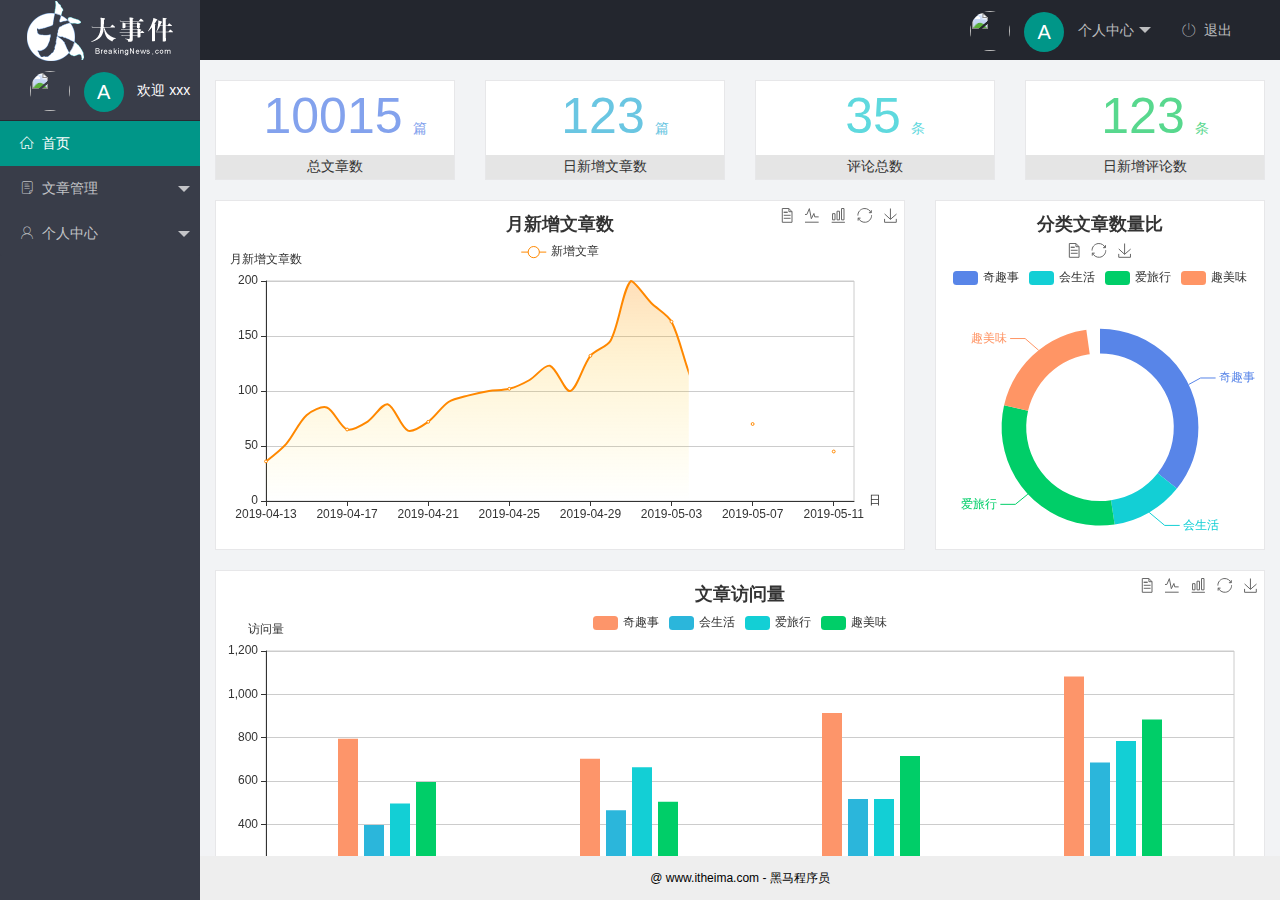
==== commit 82bbc20c: "完成了个人中心功能开发" ====
--- a/index.html
+++ b/index.html
@@ -24,9 +24,9 @@
                 个人中心
               </a>
               <dl class="layui-nav-child">
-                <dd><a href="">基本资料</a></dd>
-                <dd><a href="">更换头像</a></dd>
-                <dd><a href="">密码设置</a></dd>
+                <dd><a href="/user/user_info.html" target="fm">基本资料</a></dd>
+                <dd><a href="/user/user.avatar.html" target="fm">更换头像</a></dd>
+                <dd><a href="/user/user_pwd.html" target="fm">密码设置</a></dd>
               </dl>
             </li>
             <li class="layui-nav-item" lay-header-event="menuRight" lay-unselect>
@@ -59,9 +59,9 @@
               <li class="layui-nav-item">
                 <a href="javascript:;"><span class="iconfont icon-user"></span>个人中心</a>
                 <dl class="layui-nav-child">
-                  <dd><a href="javascript:;"><i class="layui-icon layui-icon-cols"></i>基本资料</a></dd>
-                  <dd><a href="javascript:;"><i class="layui-icon layui-icon-cols"></i>更换头像</a></dd>
-                  <dd><a href="javascript:;"><i class="layui-icon layui-icon-cols"></i>密码设置</a></dd>
+                  <dd><a href="/user/user_info.html" target="fm"><i class="layui-icon layui-icon-cols"></i>基本资料</a></dd>
+                  <dd><a href="/user/user.avatar.html" target="fm"><i class="layui-icon layui-icon-cols"></i>更换头像</a></dd>
+                  <dd><a href="/user/user_pwd.html" target="fm"><i class="layui-icon layui-icon-cols"></i>密码设置</a></dd>
 
                 </dl>
               </li>
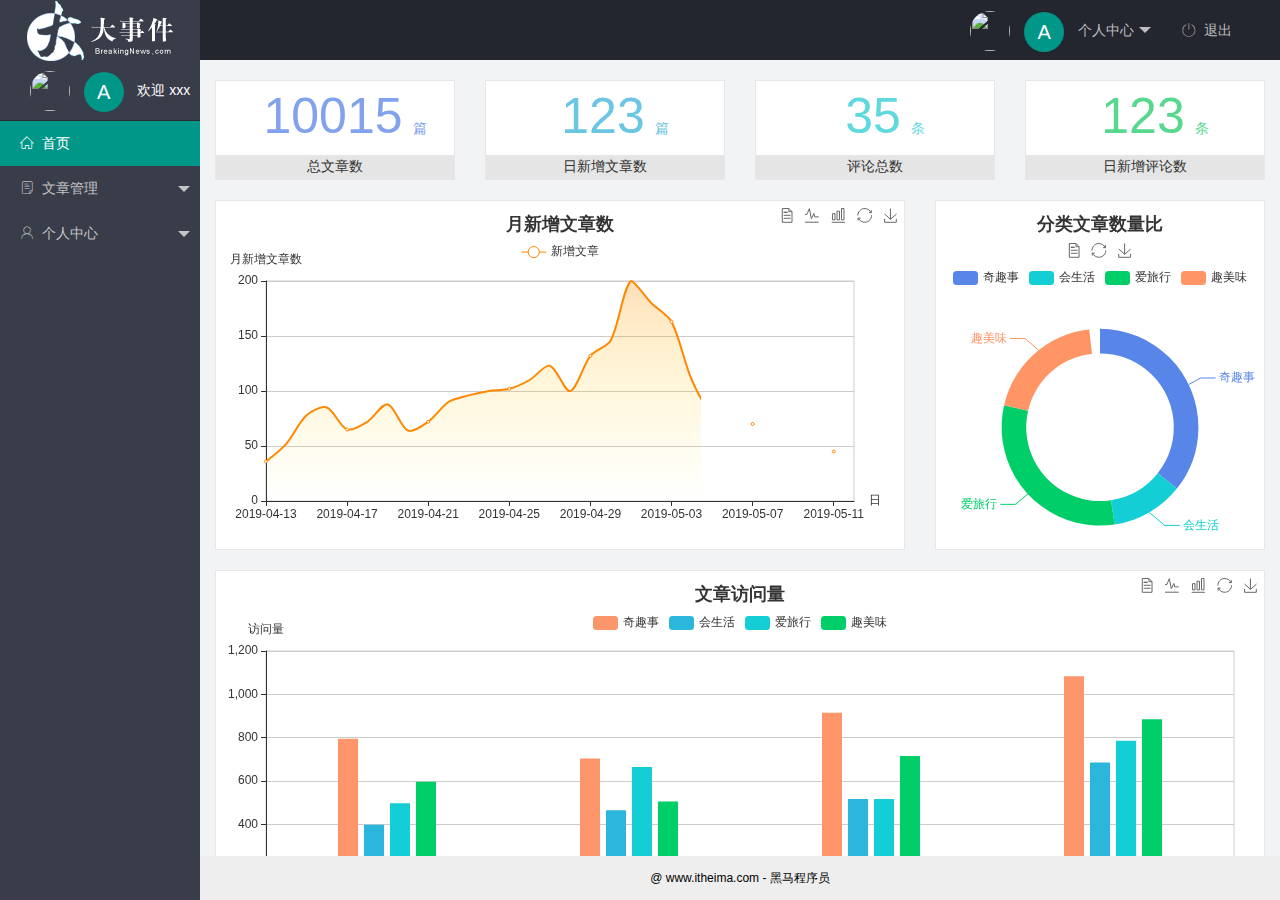
==== commit 45f98ae1: "完成了发布文章的相关管理工作" ====
--- a/index.html
+++ b/index.html
@@ -26,7 +26,8 @@
               <dl class="layui-nav-child">
                 <dd><a href="/user/user_info.html" target="fm">基本资料</a></dd>
                 <dd><a href="/user/user.avatar.html" target="fm">更换头像</a></dd>
-                <dd><a href="/user/user_pwd.html" target="fm">密码设置</a></dd>
+                <dd><a href="/user/user_pwd.html" target="fm"
+                  >密码设置</a></dd>
               </dl>
             </li>
             <li class="layui-nav-item" lay-header-event="menuRight" lay-unselect>
@@ -50,9 +51,9 @@
               <li class="layui-nav-item">
                 <a class="" href="javascript:;"><span class="iconfont icon-16"></span>文章管理</a>
                 <dl class="layui-nav-child">
-                  <dd><a href="javascript:;"><i class="layui-icon layui-icon-cols"></i>文章类别</a></dd>
-                  <dd><a href="javascript:;"><i class="layui-icon layui-icon-cols"></i>文章列表</a></dd>
-                  <dd><a href="javascript:;"><i class="layui-icon layui-icon-cols"></i>发布文章</a></dd>
+                  <dd><a href="/article/article_case.html" target="fm"><i class="layui-icon layui-icon-cols"></i>文章类别</a></dd>
+                  <dd><a href="/article/article_list.html" target="fm"><i class="layui-icon layui-icon-cols"></i>文章列表</a></dd>
+                  <dd><a href="/article/article_pub.html" target="fm"><i class="layui-icon layui-icon-cols"></i>发布文章</a></dd>
 
                 </dl>
               </li>
